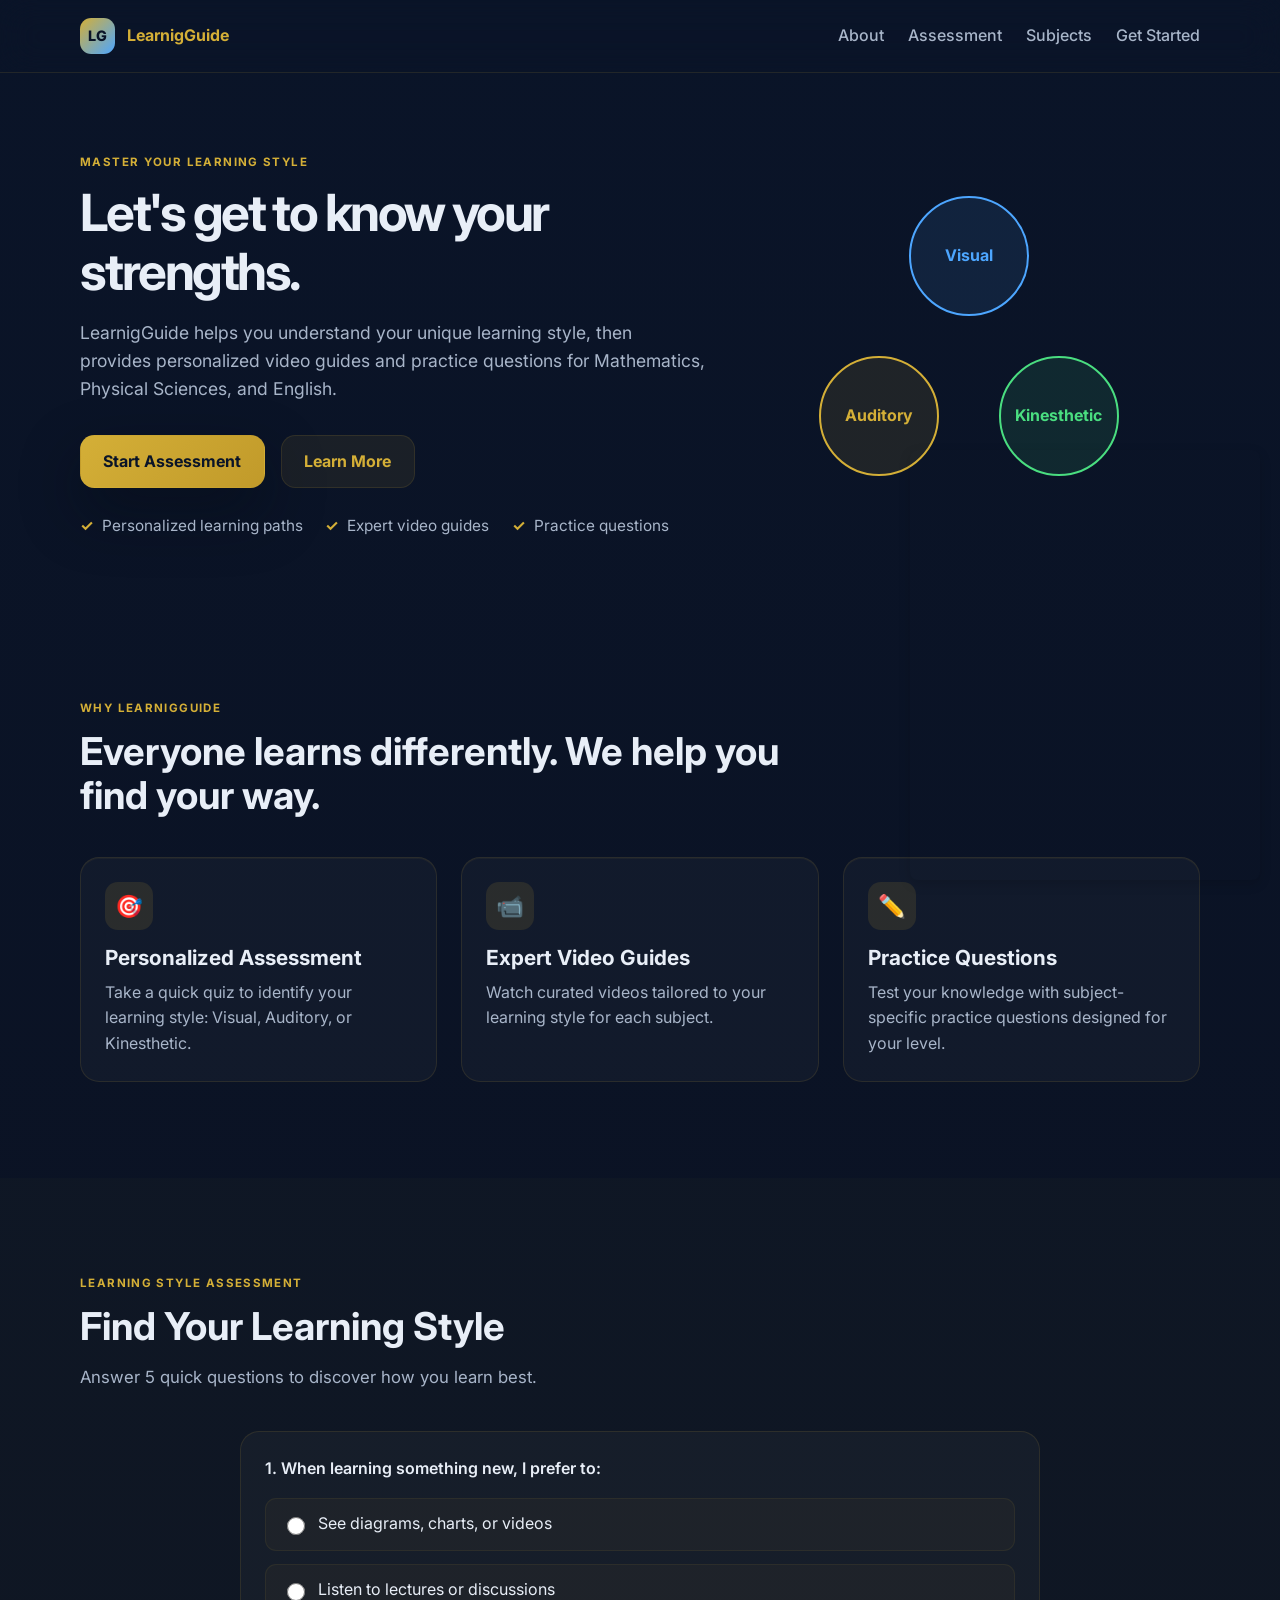
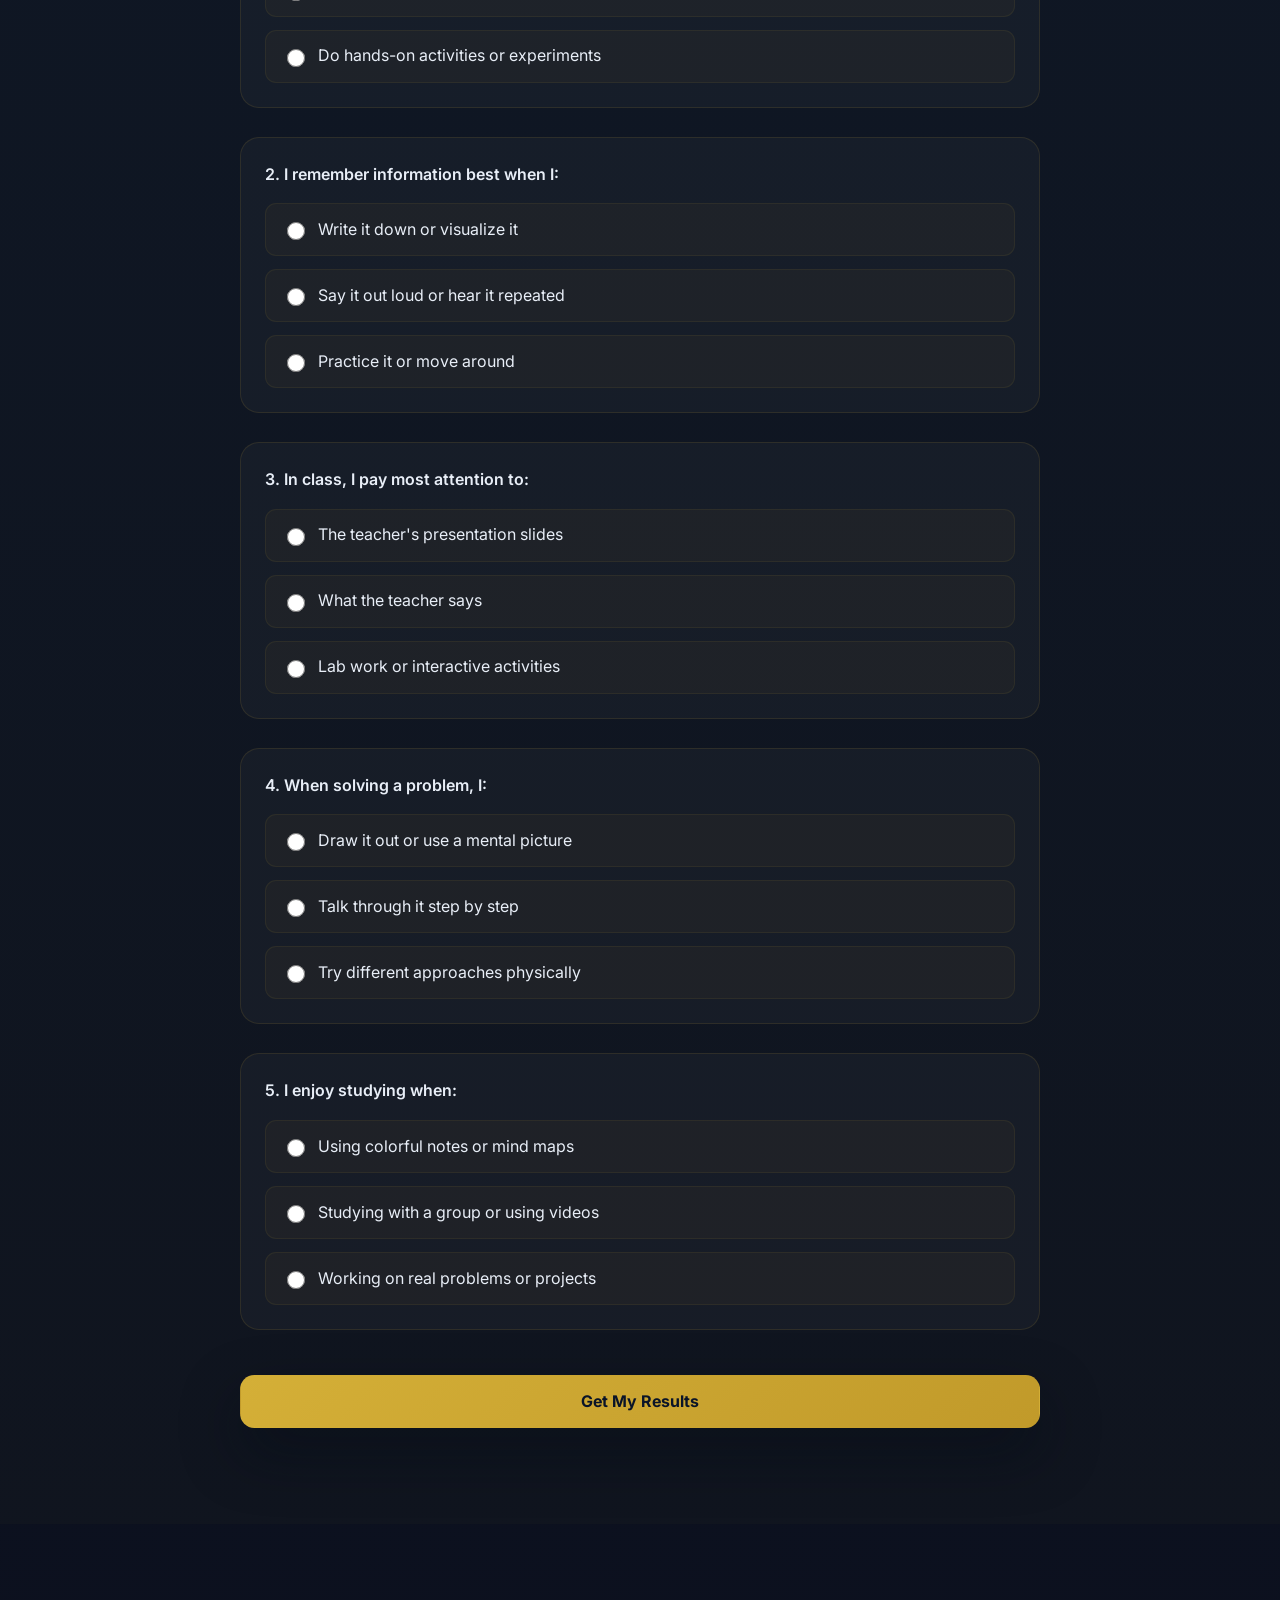
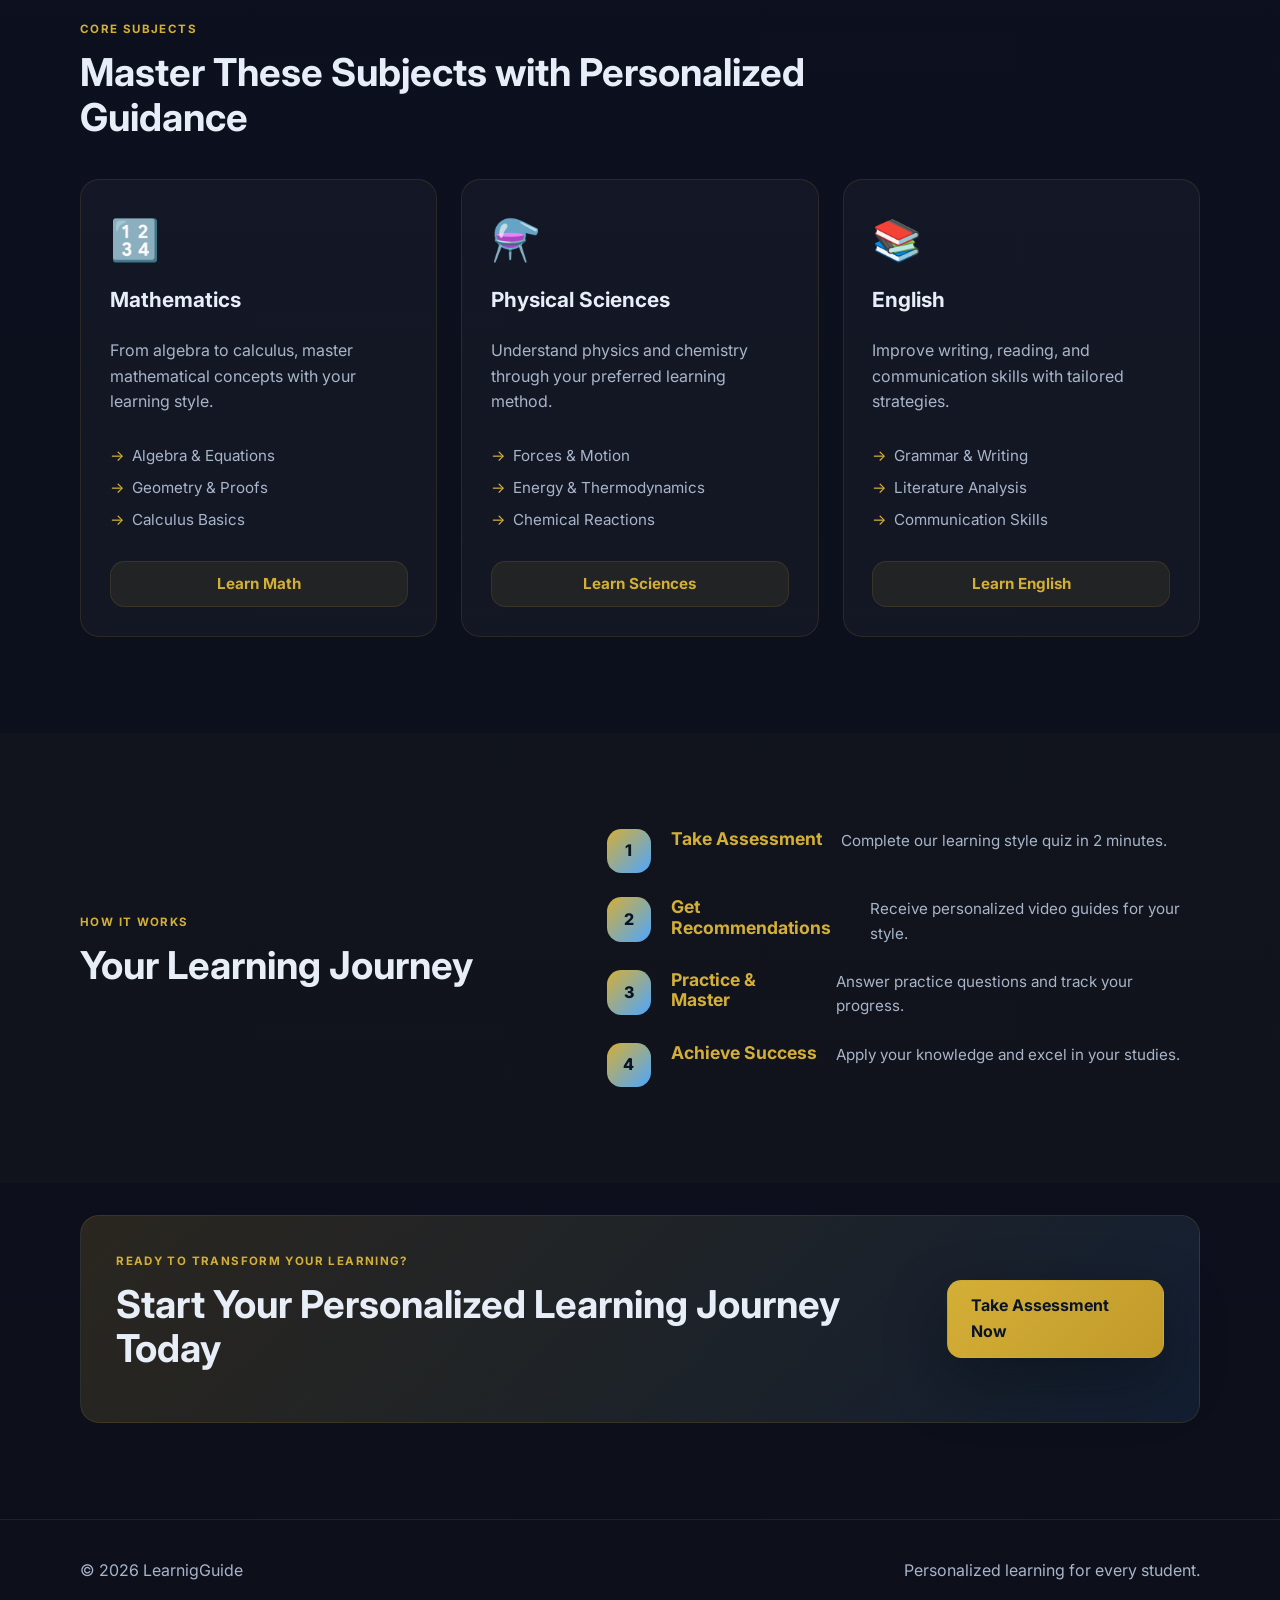
==== index.html @ 1958013c "Embed Dialogflow chatbot iframe into index.html" ====
<!DOCTYPE html>
<html lang="en">
  <head>
    <meta charset="UTF-8" />
    <meta name="viewport" content="width=device-width, initial-scale=1.0" />
    <meta
      name="description"
      content="LearnigGuide: Discover your learning style and master Mathematics, Physical Sciences, and English with personalized study strategies."
    />
    <title>LearnigGuide - Your Personalized Learning Journey</title>
    <link rel="preconnect" href="https://fonts.googleapis.com" />
    <link rel="preconnect" href="https://fonts.gstatic.com" crossorigin />
    <link
      href="https://fonts.googleapis.com/css2?family=Inter:wght@400;500;600;700;800&display=swap"
      rel="stylesheet"
    />
    <link rel="stylesheet" href="styles.css" />

    <!-- Google tag (gtag.js) -->
    <script async src="https://www.googletagmanager.com/gtag/js?id=G-GSS6NQXY2F"></script>
    <script>
      window.dataLayer = window.dataLayer || [];
      function gtag(){dataLayer.push(arguments);}
      gtag('js', new Date());

      gtag('config', 'G-GSS6NQXY2F');
    </script>

    <style>
      .chatbot-container {
        position: fixed;
        bottom: 20px;
        right: 20px;
        z-index: 9999;
        box-shadow: 0 4px 12px rgba(0, 0, 0, 0.15);
        border-radius: 8px;
        overflow: hidden;
      }

      .chatbot-container iframe {
        border: none;
        display: block;
      }
    </style>
  </head>
  <body>
    <header class="site-header">
      <div class="container nav">
        <a href="#top" class="brand" aria-label="LearnigGuide Home">
          <span class="brand-mark">LG</span>
          <span>LearnigGuide</span>
        </a>

        <nav class="nav-links" aria-label="Main navigation">
          <a href="#about">About</a>
          <a href="#quiz">Assessment</a>
          <a href="#subjects">Subjects</a>
          <a href="#cta">Get Started</a>
        </nav>

        <button class="menu-toggle" aria-label="Toggle menu">☰</button>
      </div>
    </header>

    <main id="top">
      <section class="hero">
        <div class="container hero-grid">
          <div class="hero-copy">
            <p class="eyebrow">Master Your Learning Style</p>
            <h1>Let's get to know your strengths.</h1>
            <p class="lead">
              LearnigGuide helps you understand your unique learning style, then provides personalized video guides and practice questions for Mathematics, Physical Sciences, and English.
            </p>

            <div class="cta-row">
              <a class="button primary" href="#quiz">Start Assessment</a>
              <a class="button secondary" href="#about">Learn More</a>
            </div>

            <ul class="trust-list" aria-label="Key benefits">
              <li>Personalized learning paths</li>
              <li>Expert video guides</li>
              <li>Practice questions</li>
            </ul>
          </div>

          <div class="hero-card">
            <div class="learning-visual">
              <div class="learning-circle visual-1">Visual</div>
              <div class="learning-circle visual-2">Auditory</div>
              <div class="learning-circle visual-3">Kinesthetic</div>
            </div>
          </div>
        </div>
      </section>

      <section id="about" class="section">
        <div class="container">
          <div class="section-heading">
            <p class="eyebrow">Why LearnigGuide</p>
            <h2>Everyone learns differently. We help you find your way.</h2>
          </div>

          <div class="feature-grid">
            <article class="feature-card">
              <div class="icon">🎯</div>
              <h3>Personalized Assessment</h3>
              <p>Take a quick quiz to identify your learning style: Visual, Auditory, or Kinesthetic.</p>
            </article>

            <article class="feature-card">
              <div class="icon">📹</div>
              <h3>Expert Video Guides</h3>
              <p>Watch curated videos tailored to your learning style for each subject.</p>
            </article>

            <article class="feature-card">
              <div class="icon">✏️</div>
              <h3>Practice Questions</h3>
              <p>Test your knowledge with subject-specific practice questions designed for your level.</p>
            </article>
          </div>
        </div>
      </section>

      <section id="quiz" class="section alt-bg">
        <div class="container">
          <div class="section-heading">
            <p class="eyebrow">Learning Style Assessment</p>
            <h2>Find Your Learning Style</h2>
            <p class="intro-text">Answer 5 quick questions to discover how you learn best.</p>
          </div>

          <div class="quiz-container">
            <form id="learningQuiz" class="quiz-form">
              <div class="quiz-question">
                <label class="question-text">1. When learning something new, I prefer to:</label>
                <div class="options">
                  <label class="option">
                    <input type="radio" name="q1" value="visual" />
                    <span>See diagrams, charts, or videos</span>
                  </label>
                  <label class="option">
                    <input type="radio" name="q1" value="auditory" />
                    <span>Listen to lectures or discussions</span>
                  </label>
                  <label class="option">
                    <input type="radio" name="q1" value="kinesthetic" />
                    <span>Do hands-on activities or experiments</span>
                  </label>
                </div>
              </div>

              <div class="quiz-question">
                <label class="question-text">2. I remember information best when I:</label>
                <div class="options">
                  <label class="option">
                    <input type="radio" name="q2" value="visual" />
                    <span>Write it down or visualize it</span>
                  </label>
                  <label class="option">
                    <input type="radio" name="q2" value="auditory" />
                    <span>Say it out loud or hear it repeated</span>
                  </label>
                  <label class="option">
                    <input type="radio" name="q2" value="kinesthetic" />
                    <span>Practice it or move around</span>
                  </label>
                </div>
              </div>

              <div class="quiz-question">
                <label class="question-text">3. In class, I pay most attention to:</label>
                <div class="options">
                  <label class="option">
                    <input type="radio" name="q3" value="visual" />
                    <span>The teacher's presentation slides</span>
                  </label>
                  <label class="option">
                    <input type="radio" name="q3" value="auditory" />
                    <span>What the teacher says</span>
                  </label>
                  <label class="option">
                    <input type="radio" name="q3" value="kinesthetic" />
                    <span>Lab work or interactive activities</span>
                  </label>
                </div>
              </div>

              <div class="quiz-question">
                <label class="question-text">4. When solving a problem, I:</label>
                <div class="options">
                  <label class="option">
                    <input type="radio" name="q4" value="visual" />
                    <span>Draw it out or use a mental picture</span>
                  </label>
                  <label class="option">
                    <input type="radio" name="q4" value="auditory" />
                    <span>Talk through it step by step</span>
                  </label>
                  <label class="option">
                    <input type="radio" name="q4" value="kinesthetic" />
                    <span>Try different approaches physically</span>
                  </label>
                </div>
              </div>

              <div class="quiz-question">
                <label class="question-text">5. I enjoy studying when:</label>
                <div class="options">
                  <label class="option">
                    <input type="radio" name="q5" value="visual" />
                    <span>Using colorful notes or mind maps</span>
                  </label>
                  <label class="option">
                    <input type="radio" name="q5" value="auditory" />
                    <span>Studying with a group or using videos</span>
                  </label>
                  <label class="option">
                    <input type="radio" name="q5" value="kinesthetic" />
                    <span>Working on real problems or projects</span>
                  </label>
                </div>
              </div>

              <button type="submit" class="button primary quiz-submit">Get My Results</button>
            </form>

            <div id="quizResult" class="quiz-result hidden">
              <div class="result-box">
                <p class="result-label">Your Learning Style:</p>
                <h3 id="resultStyle" class="result-style"></h3>
                <p id="resultDescription" class="result-description"></p>
                <a href="#subjects" class="button primary">Explore Your Path</a>
              </div>
            </div>
          </div>
        </div>
      </section>

      <section id="subjects" class="section">
        <div class="container">
          <div class="section-heading">
            <p class="eyebrow">Core Subjects</p>
            <h2>Master These Subjects with Personalized Guidance</h2>
          </div>

          <div class="subjects-grid">
            <article class="subject-card">
              <div class="subject-icon">🔢</div>
              <h3>Mathematics</h3>
              <p>From algebra to calculus, master mathematical concepts with your learning style.</p>
              <ul class="topics-list">
                <li>Algebra & Equations</li>
                <li>Geometry & Proofs</li>
                <li>Calculus Basics</li>
              </ul>
              <button class="button secondary small" data-subject="Mathematics">Learn Math</button>
            </article>

            <article class="subject-card">
              <div class="subject-icon">⚗️</div>
              <h3>Physical Sciences</h3>
              <p>Understand physics and chemistry through your preferred learning method.</p>
              <ul class="topics-list">
                <li>Forces & Motion</li>
                <li>Energy & Thermodynamics</li>
                <li>Chemical Reactions</li>
              </ul>
              <button class="button secondary small" data-subject="Physical Sciences">Learn Sciences</button>
            </article>

            <article class="subject-card">
              <div class="subject-icon">📚</div>
              <h3>English</h3>
              <p>Improve writing, reading, and communication skills with tailored strategies.</p>
              <ul class="topics-list">
                <li>Grammar & Writing</li>
                <li>Literature Analysis</li>
                <li>Communication Skills</li>
              </ul>
              <button class="button secondary small" data-subject="English">Learn English</button>
            </article>
          </div>
        </div>
      </section>

      <section class="section alt-bg">
        <div class="container split">
          <div>
            <p class="eyebrow">How It Works</p>
            <h2>Your Learning Journey</h2>
          </div>

          <div class="steps-vertical">
            <div class="step-vertical">
              <span class="step-num">1</span>
              <h4>Take Assessment</h4>
              <p>Complete our learning style quiz in 2 minutes.</p>
            </div>
            <div class="step-vertical">
              <span class="step-num">2</span>
              <h4>Get Recommendations</h4>
              <p>Receive personalized video guides for your style.</p>
            </div>
            <div class="step-vertical">
              <span class="step-num">3</span>
              <h4>Practice & Master</h4>
              <p>Answer practice questions and track your progress.</p>
            </div>
            <div class="step-vertical">
              <span class="step-num">4</span>
              <h4>Achieve Success</h4>
              <p>Apply your knowledge and excel in your studies.</p>
            </div>
          </div>
        </div>
      </section>

      <section id="cta" class="section cta-section">
        <div class="container cta-box">
          <div>
            <p class="eyebrow">Ready to transform your learning?</p>
            <h2>Start Your Personalized Learning Journey Today</h2>
          </div>
          <a href="#quiz" class="button primary">Take Assessment Now</a>
        </div>
      </section>
    </main>

    <!-- AI Chatbot Modal -->
    <div id="aiModal" class="modal hidden">
      <div class="modal-content">
        <button class="modal-close" aria-label="Close modal">&times;</button>
        <div class="modal-header">
          <h2 id="modalTitle">Learn Mathematics</h2>
          <p>AI-Powered Personalized Recommendations</p>
        </div>

        <div class="modal-body">
          <!-- Chat Section -->
          <div class="chat-section">
            <div id="chatBox" class="chat-box"></div>
            <div class="chat-input-wrapper">
              <input
                type="text"
                id="chatInput"
                class="chat-input"
                placeholder="Ask me anything about your learning..."
              />
              <button id="chatSend" class="button primary small">Send</button>
            </div>
          </div>

          <!-- Recommendations Section -->
          <div class="recommendations-section hidden" id="recommendationsSection">
            <h3>📌 Your Personalized Recommendations</h3>
            <div id="recommendationsBox" class="recommendations-box"></div>
          </div>
        </div>
      </div>
    </div>

    <footer class="site-footer">
      <div class="container footer-row">
        <p>© <span id="year"></span> LearnigGuide</p>
        <p>Personalized learning for every student.</p>
      </div>
    </footer>

    <!-- Dialogflow Chatbot Embed -->
    <div class="chatbot-container">
      <iframe height="430" width="350" src="https://bot.dialogflow.com/f7b58251-01f4-409e-90a6-b0fdb66ac258"></iframe>
    </div>

    <script src="script.js"></script>
  </body>
</html>
---- styles.css ----
:root {
  --bg: #0a1428;
  --bg-soft: #111d2e;
  --surface: #162240;
  --card: rgba(255, 255, 255, 0.03);
  --text: #e8eef7;
  --muted: #a8b5c9;
  --primary: #d4af37;
  --primary-strong: #c19a2a;
  --accent: #4da6ff;
  --border: rgba(212, 175, 55, 0.12);
  --shadow: 0 24px 60px rgba(4, 10, 20, 0.45);
  --success: #4ade80;
  --warning: #fbbf24;
}

* {
  box-sizing: border-box;
}

html {
  scroll-behavior: smooth;
}

body {
  margin: 0;
  font-family: "Inter", sans-serif;
  background: linear-gradient(180deg, var(--bg) 0%, #0d0f1a 100%);
  color: var(--text);
  line-height: 1.6;
}

a {
  color: inherit;
  text-decoration: none;
}

img {
  max-width: 100%;
  display: block;
}

button {
  font: inherit;
}

input[type="radio"],
input[type="text"] {
  cursor: pointer;
}

.container {
  width: min(1120px, calc(100% - 2rem));
  margin: 0 auto;
}

.section {
  padding: 6rem 0;
}

.alt-bg {
  background: rgba(212, 175, 55, 0.02);
}

.site-header {
  position: sticky;
  top: 0;
  z-index: 20;
  backdrop-filter: blur(18px);
  background: rgba(10, 20, 40, 0.7);
  border-bottom: 1px solid var(--border);
}

.nav {
  display: flex;
  align-items: center;
  justify-content: space-between;
  min-height: 72px;
}

.brand {
  display: inline-flex;
  align-items: center;
  gap: 0.75rem;
  font-weight: 700;
  color: var(--primary);
}

.brand-mark {
  display: grid;
  place-items: center;
  width: 2.2rem;
  height: 2.2rem;
  border-radius: 0.7rem;
  background: linear-gradient(135deg, var(--primary), var(--accent));
  color: #0a1428;
  font-weight: 800;
  font-size: 0.9rem;
}

.nav-links {
  display: flex;
  align-items: center;
  gap: 1.5rem;
  color: var(--muted);
}

.nav-links a {
  transition: color 0.2s ease;
  font-weight: 500;
}

.nav-links a:hover,
.nav-links a:focus-visible {
  color: var(--primary);
}

.menu-toggle {
  display: none;
  border: 0;
  background: transparent;
  color: var(--text);
  font-size: 1.5rem;
  cursor: pointer;
}

.hero {
  padding: 5rem 0 4rem;
}

.hero-grid {
  display: grid;
  grid-template-columns: 1.15fr 0.85fr;
  gap: 2rem;
  align-items: center;
}

.eyebrow {
  margin: 0 0 0.75rem;
  text-transform: uppercase;
  letter-spacing: 0.12em;
  color: var(--primary);
  font-weight: 700;
  font-size: 0.72rem;
}

h1,
h2,
h3,
h4 {
  margin-top: 0;
  line-height: 1.15;
}

h1 {
  font-size: clamp(2.7rem, 4vw, 4.6rem);
  margin-bottom: 1rem;
  letter-spacing: -0.05em;
  color: var(--text);
}

h2 {
  font-size: clamp(2rem, 3vw, 3rem);
  margin-bottom: 1rem;
  color: var(--text);
}

h3 {
  font-size: 1.3rem;
  margin-bottom: 0.6rem;
  color: var(--text);
}

h4 {
  font-size: 1.1rem;
  margin-bottom: 0.5rem;
  color: var(--primary);
}

.lead {
  font-size: 1.1rem;
  max-width: 640px;
  color: var(--muted);
}

.intro-text {
  color: var(--muted);
  font-size: 1.05rem;
  margin-top: 0.5rem;
}

.cta-row {
  display: flex;
  flex-wrap: wrap;
  gap: 1rem;
  margin: 2rem 0 1.6rem;
}

.button {
  display: inline-flex;
  align-items: center;
  justify-content: center;
  min-height: 48px;
  padding: 0.8rem 1.4rem;
  border-radius: 0.9rem;
  font-weight: 700;
  border: 1px solid transparent;
  transition: transform 0.2s ease, box-shadow 0.2s ease, background 0.2s ease;
  cursor: pointer;
}

.button:hover,
.button:focus-visible {
  transform: translateY(-1px);
}

.button.primary {
  background: linear-gradient(135deg, var(--primary), var(--primary-strong));
  color: #0a1428;
  box-shadow: var(--shadow);
  font-weight: 700;
}

.button.primary:hover {
  box-shadow: 0 30px 70px rgba(212, 175, 55, 0.2);
}

.button.secondary {
  background: rgba(212, 175, 55, 0.08);
  border-color: var(--border);
  color: var(--primary);
}

.button.secondary:hover {
  background: rgba(212, 175, 55, 0.15);
}

.button.small {
  padding: 0.6rem 1.2rem;
  font-size: 0.95rem;
  min-height: 44px;
}

.trust-list {
  list-style: none;
  padding: 0;
  margin: 0;
  display: flex;
  flex-wrap: wrap;
  gap: 0.8rem 1.4rem;
  color: var(--muted);
  font-size: 0.96rem;
}

.trust-list li::before {
  content: "✓";
  color: var(--primary);
  margin-right: 0.5rem;
  font-weight: bold;
}

.hero-card {
  display: flex;
  justify-content: center;
  align-items: center;
}

.learning-visual {
  position: relative;
  width: 300px;
  height: 300px;
  display: flex;
  align-items: center;
  justify-content: center;
}

.learning-circle {
  position: absolute;
  width: 120px;
  height: 120px;
  border-radius: 50%;
  display: flex;
  align-items: center;
  justify-content: center;
  font-weight: 700;
  border: 2px solid;
  text-align: center;
  font-size: 1rem;
}

.visual-1 {
  background: rgba(77, 166, 255, 0.1);
  border-color: var(--accent);
  color: var(--accent);
  top: 0;
  left: 50%;
  transform: translateX(-50%);
}

.visual-2 {
  background: rgba(212, 175, 55, 0.1);
  border-color: var(--primary);
  color: var(--primary);
  bottom: 20px;
  left: 0;
}

.visual-3 {
  background: rgba(74, 222, 128, 0.1);
  border-color: var(--success);
  color: var(--success);
  bottom: 20px;
  right: 0;
}

.section-heading {
  max-width: 760px;
  margin-bottom: 2.5rem;
}

.feature-grid {
  display: grid;
  grid-template-columns: repeat(3, minmax(0, 1fr));
  gap: 1.5rem;
}

.feature-card,
.subject-card,
.quiz-question,
.cta-box {
  background: var(--card);
  border: 1px solid var(--border);
  border-radius: 1.2rem;
}

.feature-card {
  padding: 1.5rem;
  box-shadow: inset 0 1px 0 rgba(212, 175, 55, 0.05);
}

.icon {
  display: grid;
  place-items: center;
  width: 3rem;
  height: 3rem;
  border-radius: 0.8rem;
  margin-bottom: 1rem;
  background: rgba(212, 175, 55, 0.12);
  font-size: 1.4rem;
}

.feature-card p,
.subject-card p {
  margin: 0;
  color: var(--muted);
}

.quiz-container {
  max-width: 800px;
  margin: 0 auto;
}

.quiz-form {
  display: grid;
  gap: 1.8rem;
}

.quiz-question {
  padding: 1.5rem;
}

.question-text {
  display: block;
  font-weight: 600;
  margin-bottom: 1rem;
  color: var(--text);
}

.options {
  display: grid;
  gap: 0.8rem;
}

.option {
  display: flex;
  align-items: center;
  padding: 0.8rem 1rem;
  border-radius: 0.7rem;
  background: rgba(212, 175, 55, 0.04);
  border: 1px solid rgba(212, 175, 55, 0.08);
  cursor: pointer;
  transition: background 0.2s ease, border-color 0.2s ease;
}

.option:hover {
  background: rgba(212, 175, 55, 0.08);
  border-color: var(--border);
}

.option input[type="radio"] {
  margin-right: 0.8rem;
  width: 18px;
  height: 18px;
  accent-color: var(--primary);
}

.option span {
  flex: 1;
  color: var(--text);
}

.quiz-submit {
  width: 100%;
  margin-top: 1rem;
  min-height: 52px;
}

.quiz-result {
  max-width: 600px;
  margin: 2rem auto 0;
  opacity: 1;
  transition: opacity 0.3s ease;
}

.quiz-result.hidden {
  display: none;
}

.result-box {
  background: linear-gradient(135deg, rgba(212, 175, 55, 0.12), rgba(77, 166, 255, 0.08));
  border: 1px solid var(--border);
  border-radius: 1.2rem;
  padding: 2rem;
  text-align: center;
}

.result-label {
  color: var(--muted);
  margin: 0 0 0.5rem;
  font-size: 0.95rem;
  text-transform: uppercase;
  letter-spacing: 0.08em;
}

.result-style {
  font-size: 2rem;
  color: var(--primary);
  margin: 0.5rem 0 1rem;
}

.result-description {
  color: var(--muted);
  margin-bottom: 1.5rem;
  line-height: 1.7;
}

.subjects-grid {
  display: grid;
  grid-template-columns: repeat(3, minmax(0, 1fr));
  gap: 1.5rem;
}

.subject-card {
  padding: 1.8rem;
  display: flex;
  flex-direction: column;
  gap: 1rem;
}

.subject-icon {
  font-size: 2.5rem;
}

.topics-list {
  list-style: none;
  padding: 0;
  margin: 0.8rem 0;
  display: grid;
  gap: 0.5rem;
  color: var(--muted);
  font-size: 0.95rem;
}

.topics-list li::before {
  content: "→";
  color: var(--primary);
  margin-right: 0.5rem;
}

.split {
  display: grid;
  grid-template-columns: 1fr 1.2fr;
  align-items: center;
  gap: 2rem;
}

.steps-vertical {
  display: grid;
  gap: 1.5rem;
}

.step-vertical {
  display: flex;
  gap: 1.2rem;
  align-items: flex-start;
}

.step-num {
  display: inline-flex;
  align-items: center;
  justify-content: center;
  width: 2.8rem;
  height: 2.8rem;
  border-radius: 0.9rem;
  background: linear-gradient(135deg, var(--primary), var(--accent));
  color: #0a1428;
  font-weight: 800;
  flex-shrink: 0;
}

.step-vertical h4 {
  margin-bottom: 0.3rem;
}

.step-vertical p {
  margin: 0;
  color: var(--muted);
  font-size: 0.95rem;
}

.cta-section {
  padding-top: 2rem;
}

.cta-box {
  display: flex;
  justify-content: space-between;
  align-items: center;
  gap: 2rem;
  padding: 2.2rem;
  background: linear-gradient(135deg, rgba(212, 175, 55, 0.15), rgba(77, 166, 255, 0.1));
  border: 1px solid var(--border);
}

.site-footer {
  border-top: 1px solid var(--border);
  padding: 1.4rem 0 2rem;
  color: var(--muted);
}

.footer-row {
  display: flex;
  justify-content: space-between;
  gap: 1rem;
  flex-wrap: wrap;
}

/* Modal Styles */
.modal {
  position: fixed;
  top: 0;
  left: 0;
  right: 0;
  bottom: 0;
  background: rgba(0, 0, 0, 0.7);
  display: flex;
  align-items: center;
  justify-content: center;
  z-index: 1000;
  opacity: 1;
  transition: opacity 0.3s ease;
}

.modal.hidden {
  display: none;
  opacity: 0;
}

.modal-content {
  background: linear-gradient(135deg, var(--bg-soft) 0%, var(--surface) 100%);
  border: 1px solid var(--border);
  border-radius: 1.5rem;
  width: min(900px, calc(100% - 2rem));
  max-height: 80vh;
  overflow-y: auto;
  box-shadow: var(--shadow);
  position: relative;
}

.modal-close {
  position: absolute;
  top: 1.5rem;
  right: 1.5rem;
  background: transparent;
  border: none;
  color: var(--text);
  font-size: 2rem;
  cursor: pointer;
  padding: 0;
  width: 2.5rem;
  height: 2.5rem;
  display: flex;
  align-items: center;
  justify-content: center;
  transition: color 0.2s ease;
  z-index: 1001;
}

.modal-close:hover {
  color: var(--primary);
}

.modal-header {
  padding: 2rem 2rem 1rem;
  border-bottom: 1px solid var(--border);
}

.modal-header h2 {
  margin: 0 0 0.3rem;
  color: var(--primary);
}

.modal-header p {
  margin: 0;
  color: var(--muted);
  font-size: 0.95rem;
}

.modal-body {
  padding: 2rem;
  display: grid;
  grid-template-columns: 1fr 1fr;
  gap: 2rem;
}

.chat-section {
  display: flex;
  flex-direction: column;
  gap: 1rem;
}

.chat-box {
  background: rgba(255, 255, 255, 0.02);
  border: 1px solid var(--border);
  border-radius: 1rem;
  padding: 1.5rem;
  height: 400px;
  overflow-y: auto;
  display: flex;
  flex-direction: column;
  gap: 1rem;
}

.chat-message {
  display: flex;
  gap: 0.8rem;
  animation: slideIn 0.3s ease;
}

@keyframes slideIn {
  from {
    opacity: 0;
    transform: translateY(10px);
  }
  to {
    opacity: 1;
    transform: translateY(0);
  }
}

.chat-message.user {
  justify-content: flex-end;
}

.chat-message.ai {
  justify-content: flex-start;
}

.chat-bubble {
  max-width: 85%;
  padding: 0.8rem 1rem;
  border-radius: 0.8rem;
  word-wrap: break-word;
  line-height: 1.5;
  font-size: 0.95rem;
}

.chat-message.user .chat-bubble {
  background: linear-gradient(135deg, var(--primary), var(--primary-strong));
  color: #0a1428;
}

.chat-message.ai .chat-bubble {
  background: rgba(212, 175, 55, 0.1);
  color: var(--text);
  border: 1px solid var(--border);
}

.chat-input-wrapper {
  display: flex;
  gap: 0.8rem;
}

.chat-input {
  flex: 1;
  background: rgba(255, 255, 255, 0.05);
  border: 1px solid var(--border);
  border-radius: 0.8rem;
  padding: 0.8rem 1rem;
  color: var(--text);
  font-family: inherit;
  transition: border-color 0.2s ease;
}

.chat-input:focus {
  outline: none;
  border-color: var(--primary);
}

.chat-input::placeholder {
  color: var(--muted);
}

.recommendations-section {
  display: flex;
  flex-direction: column;
  gap: 1rem;
}

.recommendations-section.hidden {
  display: none;
}

.recommendations-section h3 {
  margin-top: 0;
  color: var(--primary);
}

.recommendations-box {
  background: rgba(255, 255, 255, 0.02);
  border: 1px solid var(--border);
  border-radius: 1rem;
  padding: 1.5rem;
  height: 400px;
  overflow-y: auto;
  display: flex;
  flex-direction: column;
  gap: 1.2rem;
}

.recommendation-item {
  background: rgba(212, 175, 55, 0.08);
  border-left: 3px solid var(--primary);
  padding: 1rem;
  border-radius: 0.7rem;
}

.recommendation-item h4 {
  margin-top: 0;
  margin-bottom: 0.5rem;
}

.recommendation-item p {
  margin: 0.3rem 0;
  font-size: 0.9rem;
  color: var(--muted);
}

.loading {
  display: flex;
  align-items: center;
  gap: 0.5rem;
  color: var(--muted);
}

.loading-dot {
  width: 8px;
  height: 8px;
  border-radius: 50%;
  background: var(--primary);
  animation: bounce 1.4s infinite;
}

.loading-dot:nth-child(2) {
  animation-delay: 0.2s;
}

.loading-dot:nth-child(3) {
  animation-delay: 0.4s;
}

@keyframes bounce {
  0%,
  80%,
  100% {
    transform: scale(0.8);
    opacity: 0.5;
  }
  40% {
    transform: scale(1);
    opacity: 1;
  }
}

@media (max-width: 860px) {
  .hero-grid,
  .feature-grid,
  .subjects-grid,
  .split {
    grid-template-columns: 1fr;
  }

  .modal-body {
    grid-template-columns: 1fr;
  }

  .nav-links {
    display: none;
    position: absolute;
    left: 1rem;
    right: 1rem;
    top: calc(100% + 0.5rem);
    flex-direction: column;
    align-items: flex-start;
    padding: 1rem 1.2rem;
    background: rgba(10, 20, 40, 0.96);
    border: 1px solid var(--border);
    border-radius: 0.9rem;
    gap: 0.8rem;
  }

  .nav-links.is-open {
    display: flex;
  }

  .menu-toggle {
    display: inline-block;
  }

  .cta-box {
    flex-direction: column;
    align-items: flex-start;
  }

  .learning-visual {
    width: 250px;
    height: 250px;
  }

  .learning-circle {
    width: 100px;
    height: 100px;
    font-size: 0.85rem;
  }
}
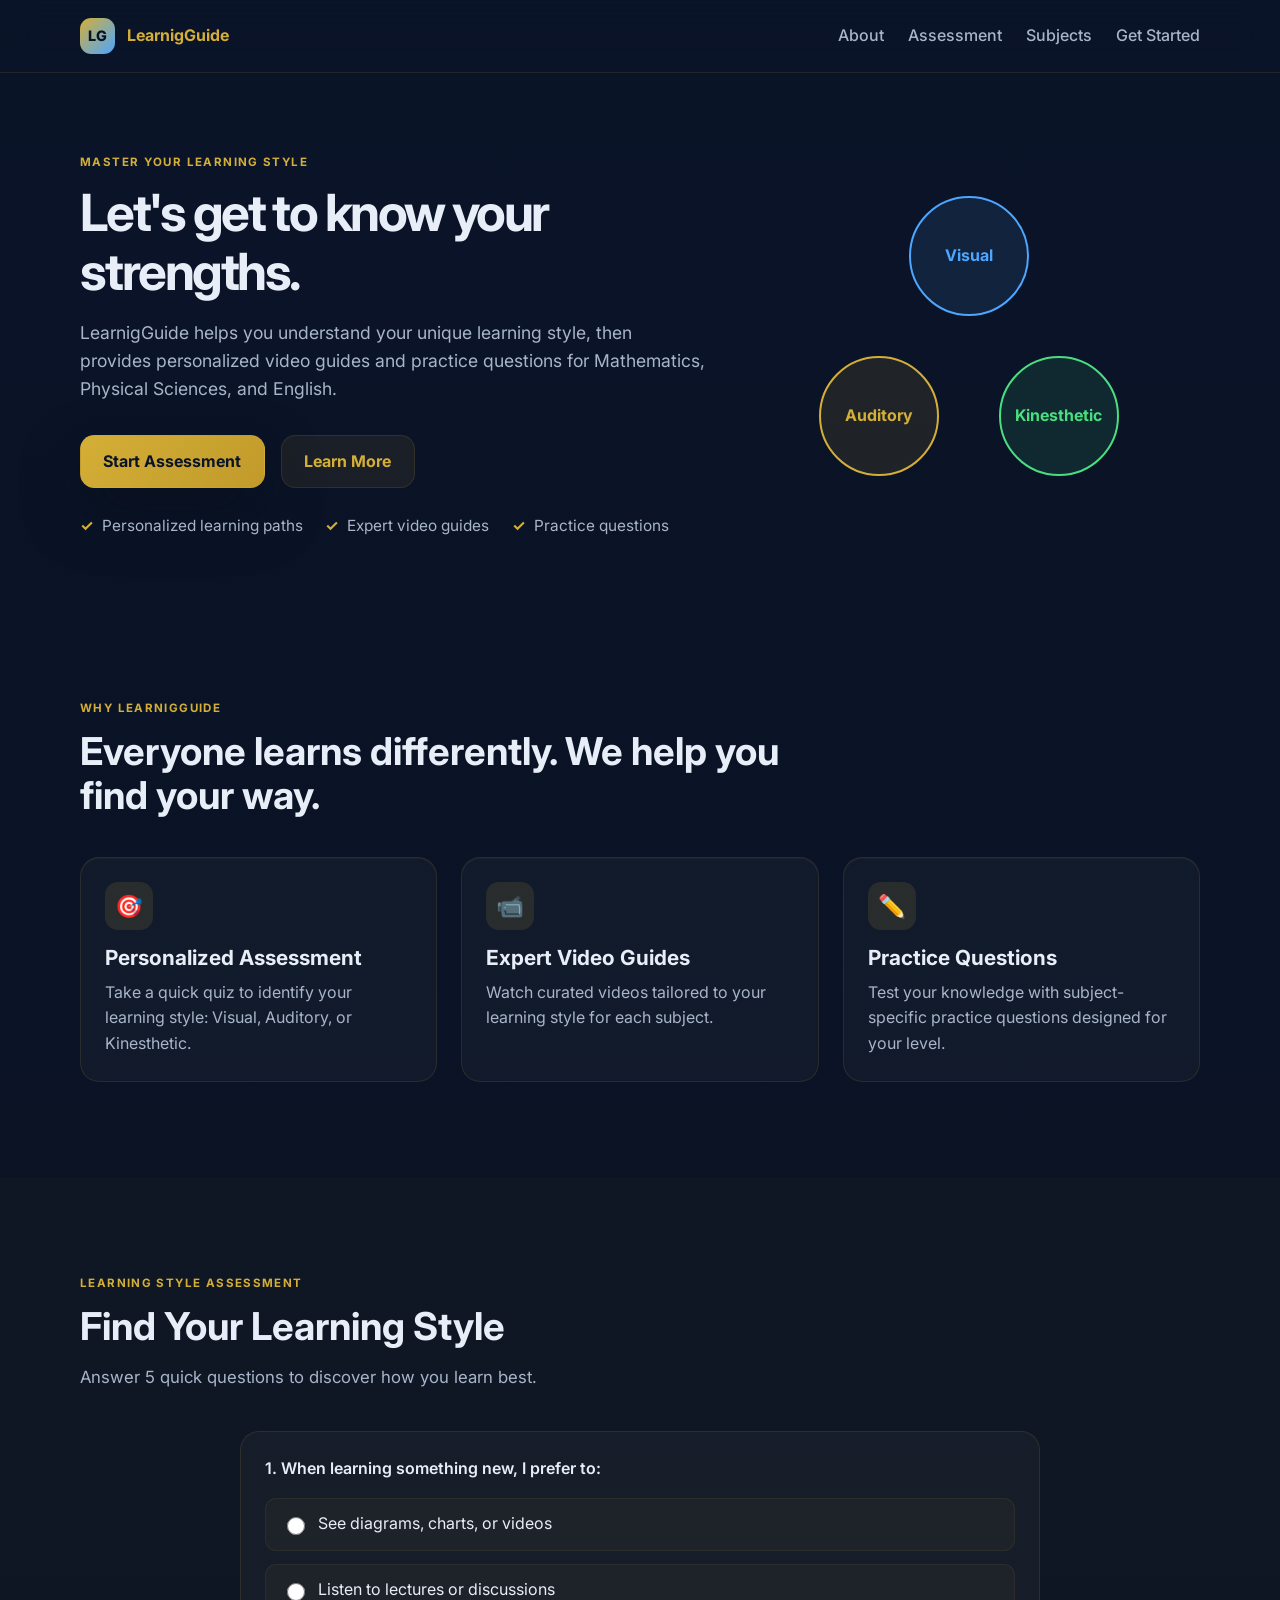
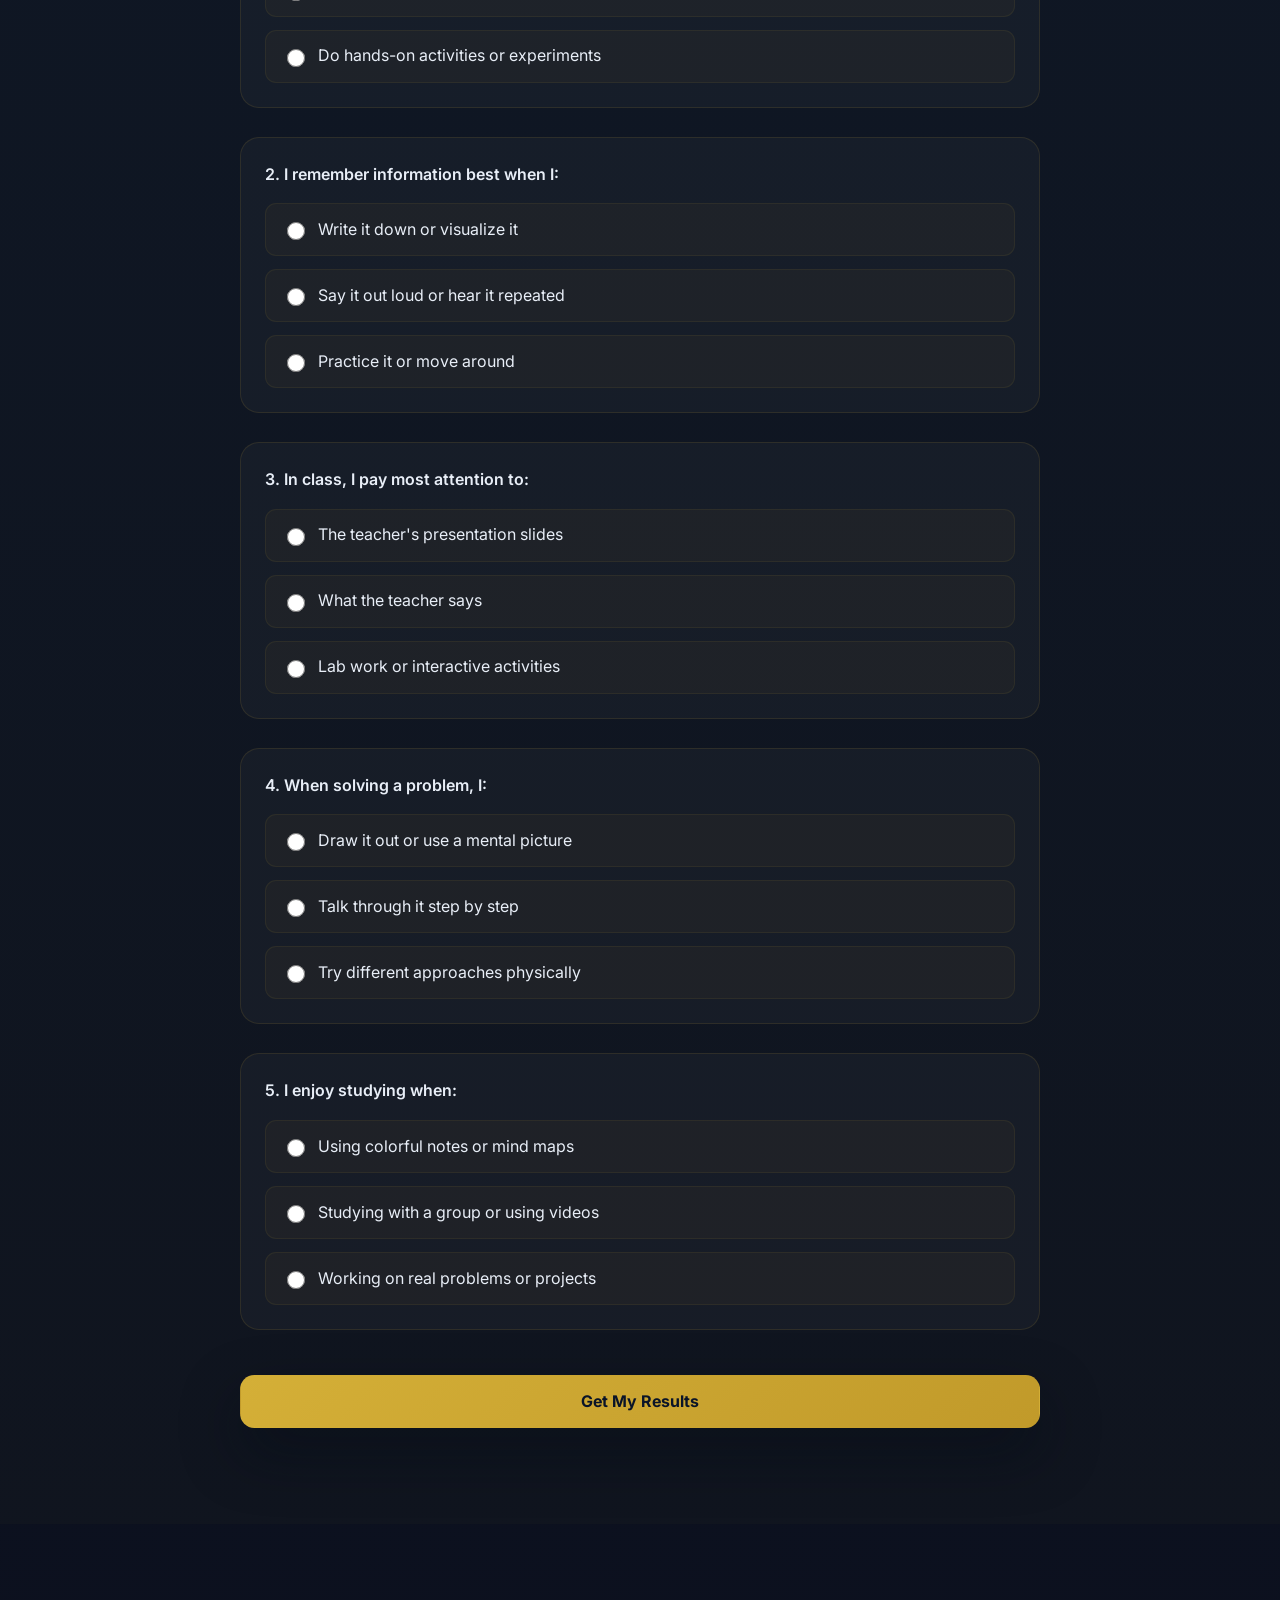
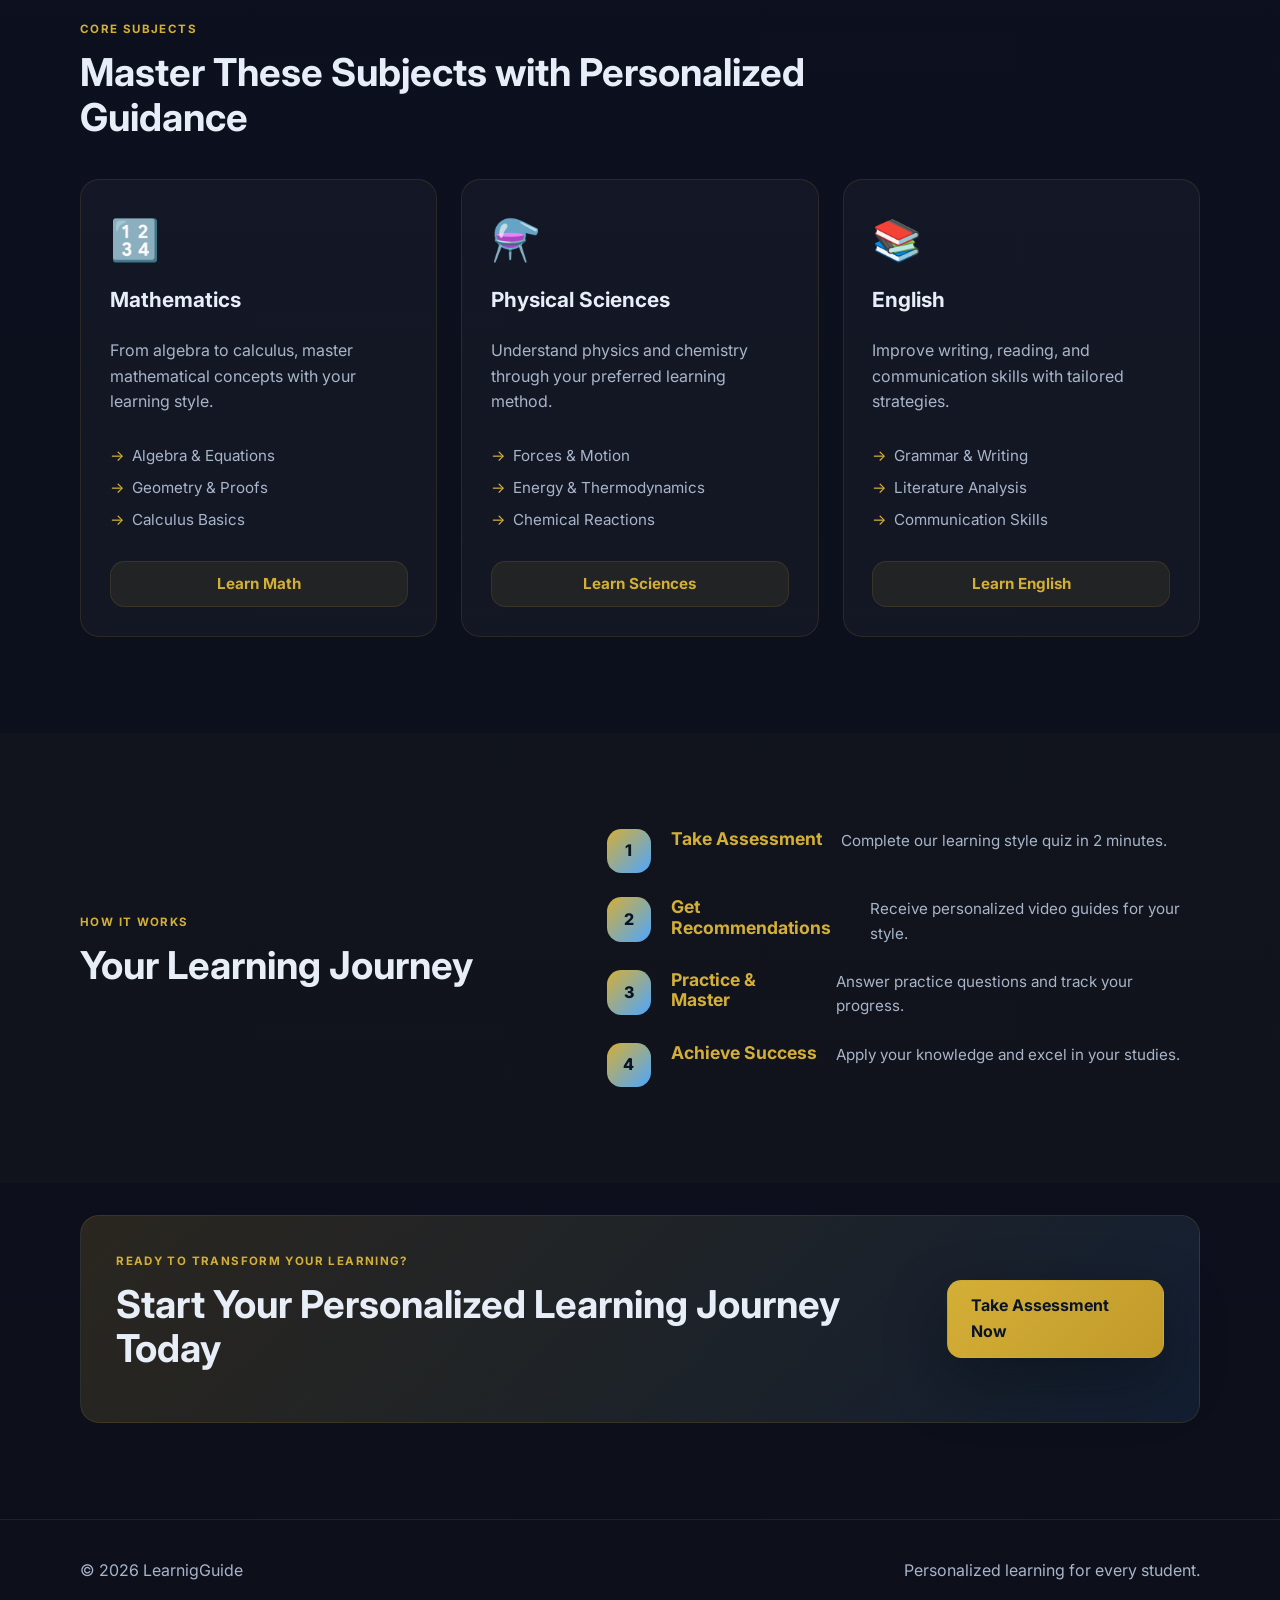
==== commit e65372bf: "Remove the broken Dialogflow iframe and leave the page clean" ====
--- a/index.html
+++ b/index.html
@@ -25,23 +25,6 @@
 
       gtag('config', 'G-GSS6NQXY2F');
     </script>
-
-    <style>
-      .chatbot-container {
-        position: fixed;
-        bottom: 20px;
-        right: 20px;
-        z-index: 9999;
-        box-shadow: 0 4px 12px rgba(0, 0, 0, 0.15);
-        border-radius: 8px;
-        overflow: hidden;
-      }
-
-      .chatbot-container iframe {
-        border: none;
-        display: block;
-      }
-    </style>
   </head>
   <body>
     <header class="site-header">
@@ -368,11 +351,6 @@
       </div>
     </footer>
 
-    <!-- Dialogflow Chatbot Embed -->
-    <div class="chatbot-container">
-      <iframe height="430" width="350" src="https://bot.dialogflow.com/f7b58251-01f4-409e-90a6-b0fdb66ac258"></iframe>
-    </div>
-
     <script src="script.js"></script>
   </body>
 </html>
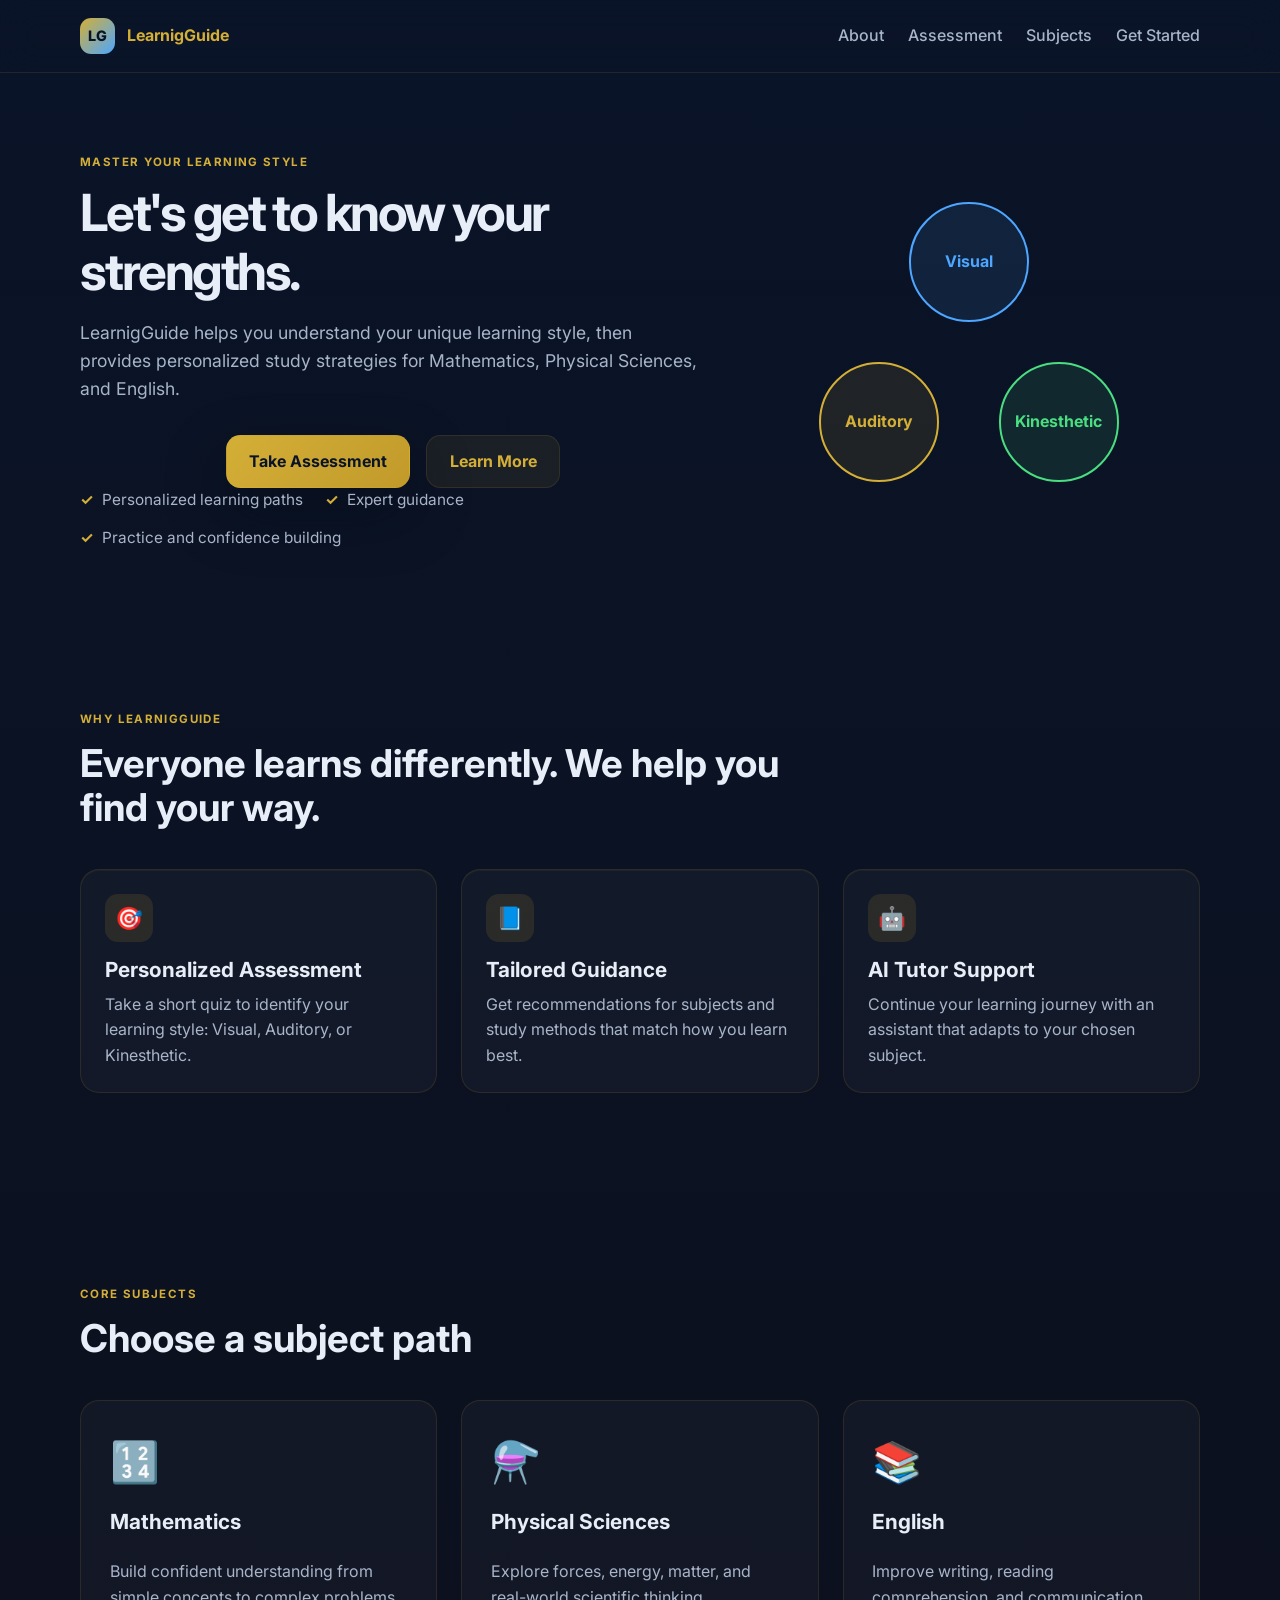
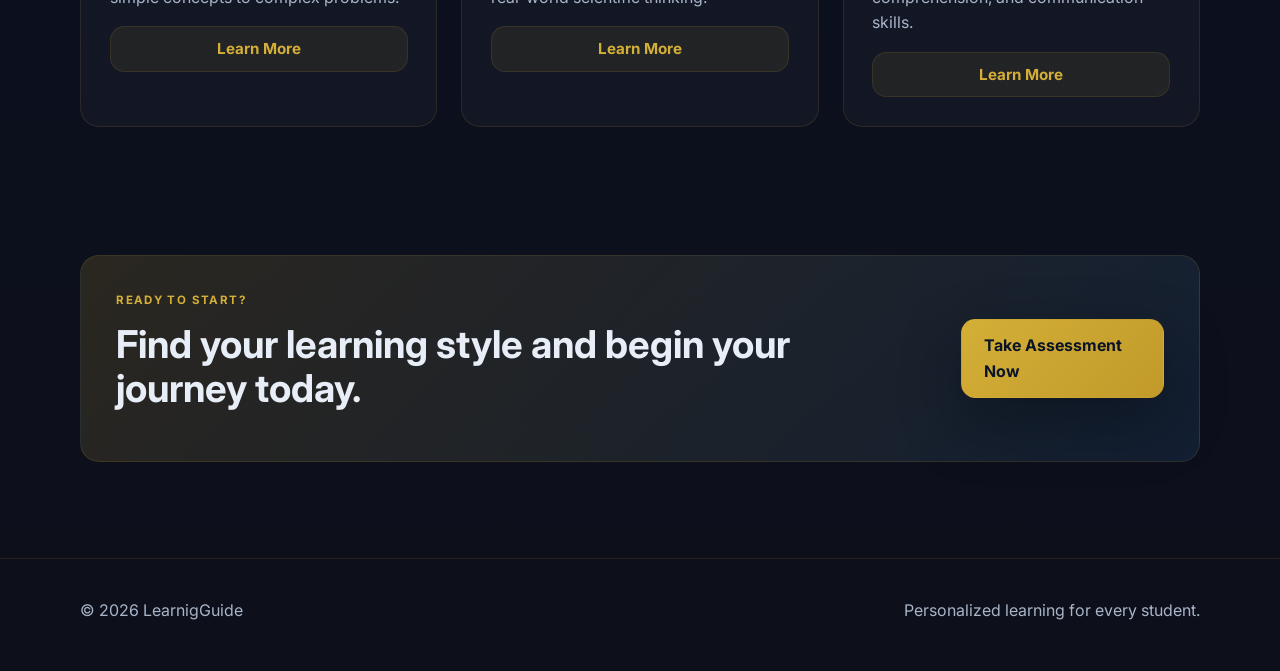
==== commit 217c9e6c: "Create the full multi-page assessment → results → subjects → tutor flow for the education website" ====
--- a/index.html
+++ b/index.html
@@ -16,15 +16,18 @@
     />
     <link rel="stylesheet" href="styles.css" />
 
-    <!-- Google tag (gtag.js) -->
-    <script async src="https://www.googletagmanager.com/gtag/js?id=G-GSS6NQXY2F"></script>
-    <script>
-      window.dataLayer = window.dataLayer || [];
-      function gtag(){dataLayer.push(arguments);}
-      gtag('js', new Date());
+    <style>
+      .home-cta {
+        display: flex;
+        justify-content: center;
+        gap: 1rem;
+        margin-top: 2rem;
+      }
 
-      gtag('config', 'G-GSS6NQXY2F');
-    </script>
+      .home-cta a {
+        text-decoration: none;
+      }
+    </style>
   </head>
   <body>
     <header class="site-header">
@@ -52,18 +55,18 @@
             <p class="eyebrow">Master Your Learning Style</p>
             <h1>Let's get to know your strengths.</h1>
             <p class="lead">
-              LearnigGuide helps you understand your unique learning style, then provides personalized video guides and practice questions for Mathematics, Physical Sciences, and English.
+              LearnigGuide helps you understand your unique learning style, then provides personalized study strategies for Mathematics, Physical Sciences, and English.
             </p>
 
-            <div class="cta-row">
-              <a class="button primary" href="#quiz">Start Assessment</a>
+            <div class="home-cta">
+              <a class="button primary" href="assessment.html">Take Assessment</a>
               <a class="button secondary" href="#about">Learn More</a>
             </div>
 
             <ul class="trust-list" aria-label="Key benefits">
               <li>Personalized learning paths</li>
-              <li>Expert video guides</li>
-              <li>Practice questions</li>
+              <li>Expert guidance</li>
+              <li>Practice and confidence building</li>
             </ul>
           </div>
 
@@ -88,135 +91,20 @@
             <article class="feature-card">
               <div class="icon">🎯</div>
               <h3>Personalized Assessment</h3>
-              <p>Take a quick quiz to identify your learning style: Visual, Auditory, or Kinesthetic.</p>
+              <p>Take a short quiz to identify your learning style: Visual, Auditory, or Kinesthetic.</p>
             </article>
 
             <article class="feature-card">
-              <div class="icon">📹</div>
-              <h3>Expert Video Guides</h3>
-              <p>Watch curated videos tailored to your learning style for each subject.</p>
+              <div class="icon">📘</div>
+              <h3>Tailored Guidance</h3>
+              <p>Get recommendations for subjects and study methods that match how you learn best.</p>
             </article>
 
             <article class="feature-card">
-              <div class="icon">✏️</div>
-              <h3>Practice Questions</h3>
-              <p>Test your knowledge with subject-specific practice questions designed for your level.</p>
+              <div class="icon">🤖</div>
+              <h3>AI Tutor Support</h3>
+              <p>Continue your learning journey with an assistant that adapts to your chosen subject.</p>
             </article>
-          </div>
-        </div>
-      </section>
-
-      <section id="quiz" class="section alt-bg">
-        <div class="container">
-          <div class="section-heading">
-            <p class="eyebrow">Learning Style Assessment</p>
-            <h2>Find Your Learning Style</h2>
-            <p class="intro-text">Answer 5 quick questions to discover how you learn best.</p>
-          </div>
-
-          <div class="quiz-container">
-            <form id="learningQuiz" class="quiz-form">
-              <div class="quiz-question">
-                <label class="question-text">1. When learning something new, I prefer to:</label>
-                <div class="options">
-                  <label class="option">
-                    <input type="radio" name="q1" value="visual" />
-                    <span>See diagrams, charts, or videos</span>
-                  </label>
-                  <label class="option">
-                    <input type="radio" name="q1" value="auditory" />
-                    <span>Listen to lectures or discussions</span>
-                  </label>
-                  <label class="option">
-                    <input type="radio" name="q1" value="kinesthetic" />
-                    <span>Do hands-on activities or experiments</span>
-                  </label>
-                </div>
-              </div>
-
-              <div class="quiz-question">
-                <label class="question-text">2. I remember information best when I:</label>
-                <div class="options">
-                  <label class="option">
-                    <input type="radio" name="q2" value="visual" />
-                    <span>Write it down or visualize it</span>
-                  </label>
-                  <label class="option">
-                    <input type="radio" name="q2" value="auditory" />
-                    <span>Say it out loud or hear it repeated</span>
-                  </label>
-                  <label class="option">
-                    <input type="radio" name="q2" value="kinesthetic" />
-                    <span>Practice it or move around</span>
-                  </label>
-                </div>
-              </div>
-
-              <div class="quiz-question">
-                <label class="question-text">3. In class, I pay most attention to:</label>
-                <div class="options">
-                  <label class="option">
-                    <input type="radio" name="q3" value="visual" />
-                    <span>The teacher's presentation slides</span>
-                  </label>
-                  <label class="option">
-                    <input type="radio" name="q3" value="auditory" />
-                    <span>What the teacher says</span>
-                  </label>
-                  <label class="option">
-                    <input type="radio" name="q3" value="kinesthetic" />
-                    <span>Lab work or interactive activities</span>
-                  </label>
-                </div>
-              </div>
-
-              <div class="quiz-question">
-                <label class="question-text">4. When solving a problem, I:</label>
-                <div class="options">
-                  <label class="option">
-                    <input type="radio" name="q4" value="visual" />
-                    <span>Draw it out or use a mental picture</span>
-                  </label>
-                  <label class="option">
-                    <input type="radio" name="q4" value="auditory" />
-                    <span>Talk through it step by step</span>
-                  </label>
-                  <label class="option">
-                    <input type="radio" name="q4" value="kinesthetic" />
-                    <span>Try different approaches physically</span>
-                  </label>
-                </div>
-              </div>
-
-              <div class="quiz-question">
-                <label class="question-text">5. I enjoy studying when:</label>
-                <div class="options">
-                  <label class="option">
-                    <input type="radio" name="q5" value="visual" />
-                    <span>Using colorful notes or mind maps</span>
-                  </label>
-                  <label class="option">
-                    <input type="radio" name="q5" value="auditory" />
-                    <span>Studying with a group or using videos</span>
-                  </label>
-                  <label class="option">
-                    <input type="radio" name="q5" value="kinesthetic" />
-                    <span>Working on real problems or projects</span>
-                  </label>
-                </div>
-              </div>
-
-              <button type="submit" class="button primary quiz-submit">Get My Results</button>
-            </form>
-
-            <div id="quizResult" class="quiz-result hidden">
-              <div class="result-box">
-                <p class="result-label">Your Learning Style:</p>
-                <h3 id="resultStyle" class="result-style"></h3>
-                <p id="resultDescription" class="result-description"></p>
-                <a href="#subjects" class="button primary">Explore Your Path</a>
-              </div>
-            </div>
           </div>
         </div>
       </section>
@@ -225,77 +113,30 @@
         <div class="container">
           <div class="section-heading">
             <p class="eyebrow">Core Subjects</p>
-            <h2>Master These Subjects with Personalized Guidance</h2>
+            <h2>Choose a subject path</h2>
           </div>
 
           <div class="subjects-grid">
             <article class="subject-card">
               <div class="subject-icon">🔢</div>
               <h3>Mathematics</h3>
-              <p>From algebra to calculus, master mathematical concepts with your learning style.</p>
-              <ul class="topics-list">
-                <li>Algebra & Equations</li>
-                <li>Geometry & Proofs</li>
-                <li>Calculus Basics</li>
-              </ul>
-              <button class="button secondary small" data-subject="Mathematics">Learn Math</button>
+              <p>Build confident understanding from simple concepts to complex problems.</p>
+              <button class="button secondary small" onclick="window.location.href='subjects.html'">Learn More</button>
             </article>
 
             <article class="subject-card">
               <div class="subject-icon">⚗️</div>
               <h3>Physical Sciences</h3>
-              <p>Understand physics and chemistry through your preferred learning method.</p>
-              <ul class="topics-list">
-                <li>Forces & Motion</li>
-                <li>Energy & Thermodynamics</li>
-                <li>Chemical Reactions</li>
-              </ul>
-              <button class="button secondary small" data-subject="Physical Sciences">Learn Sciences</button>
+              <p>Explore forces, energy, matter, and real-world scientific thinking.</p>
+              <button class="button secondary small" onclick="window.location.href='subjects.html'">Learn More</button>
             </article>
 
             <article class="subject-card">
               <div class="subject-icon">📚</div>
               <h3>English</h3>
-              <p>Improve writing, reading, and communication skills with tailored strategies.</p>
-              <ul class="topics-list">
-                <li>Grammar & Writing</li>
-                <li>Literature Analysis</li>
-                <li>Communication Skills</li>
-              </ul>
-              <button class="button secondary small" data-subject="English">Learn English</button>
+              <p>Improve writing, reading comprehension, and communication skills.</p>
+              <button class="button secondary small" onclick="window.location.href='subjects.html'">Learn More</button>
             </article>
-          </div>
-        </div>
-      </section>
-
-      <section class="section alt-bg">
-        <div class="container split">
-          <div>
-            <p class="eyebrow">How It Works</p>
-            <h2>Your Learning Journey</h2>
-          </div>
-
-          <div class="steps-vertical">
-            <div class="step-vertical">
-              <span class="step-num">1</span>
-              <h4>Take Assessment</h4>
-              <p>Complete our learning style quiz in 2 minutes.</p>
-            </div>
-            <div class="step-vertical">
-              <span class="step-num">2</span>
-              <h4>Get Recommendations</h4>
-              <p>Receive personalized video guides for your style.</p>
-            </div>
-            <div class="step-vertical">
-              <span class="step-num">3</span>
-              <h4>Practice & Master</h4>
-              <p>Answer practice questions and track your progress.</p>
-            </div>
-            <div class="step-vertical">
-              <span class="step-num">4</span>
-              <h4>Achieve Success</h4>
-              <p>Apply your knowledge and excel in your studies.</p>
-            </div>
           </div>
         </div>
       </section>
@@ -303,46 +144,13 @@
       <section id="cta" class="section cta-section">
         <div class="container cta-box">
           <div>
-            <p class="eyebrow">Ready to transform your learning?</p>
-            <h2>Start Your Personalized Learning Journey Today</h2>
+            <p class="eyebrow">Ready to start?</p>
+            <h2>Find your learning style and begin your journey today.</h2>
           </div>
-          <a href="#quiz" class="button primary">Take Assessment Now</a>
+          <a href="assessment.html" class="button primary">Take Assessment Now</a>
         </div>
       </section>
     </main>
-
-    <!-- AI Chatbot Modal -->
-    <div id="aiModal" class="modal hidden">
-      <div class="modal-content">
-        <button class="modal-close" aria-label="Close modal">&times;</button>
-        <div class="modal-header">
-          <h2 id="modalTitle">Learn Mathematics</h2>
-          <p>AI-Powered Personalized Recommendations</p>
-        </div>
-
-        <div class="modal-body">
-          <!-- Chat Section -->
-          <div class="chat-section">
-            <div id="chatBox" class="chat-box"></div>
-            <div class="chat-input-wrapper">
-              <input
-                type="text"
-                id="chatInput"
-                class="chat-input"
-                placeholder="Ask me anything about your learning..."
-              />
-              <button id="chatSend" class="button primary small">Send</button>
-            </div>
-          </div>
-
-          <!-- Recommendations Section -->
-          <div class="recommendations-section hidden" id="recommendationsSection">
-            <h3>📌 Your Personalized Recommendations</h3>
-            <div id="recommendationsBox" class="recommendations-box"></div>
-          </div>
-        </div>
-      </div>
-    </div>
 
     <footer class="site-footer">
       <div class="container footer-row">
@@ -351,6 +159,17 @@
       </div>
     </footer>
 
-    <script src="script.js"></script>
+    <script>
+      document.getElementById('year').textContent = new Date().getFullYear();
+      const toggleButton = document.querySelector('.menu-toggle');
+      const navLinks = document.querySelector('.nav-links');
+
+      if (toggleButton && navLinks) {
+        toggleButton.addEventListener('click', () => navLinks.classList.toggle('is-open'));
+        navLinks.querySelectorAll('a').forEach(link => {
+          link.addEventListener('click', () => navLinks.classList.remove('is-open'));
+        });
+      }
+    </script>
   </body>
 </html>
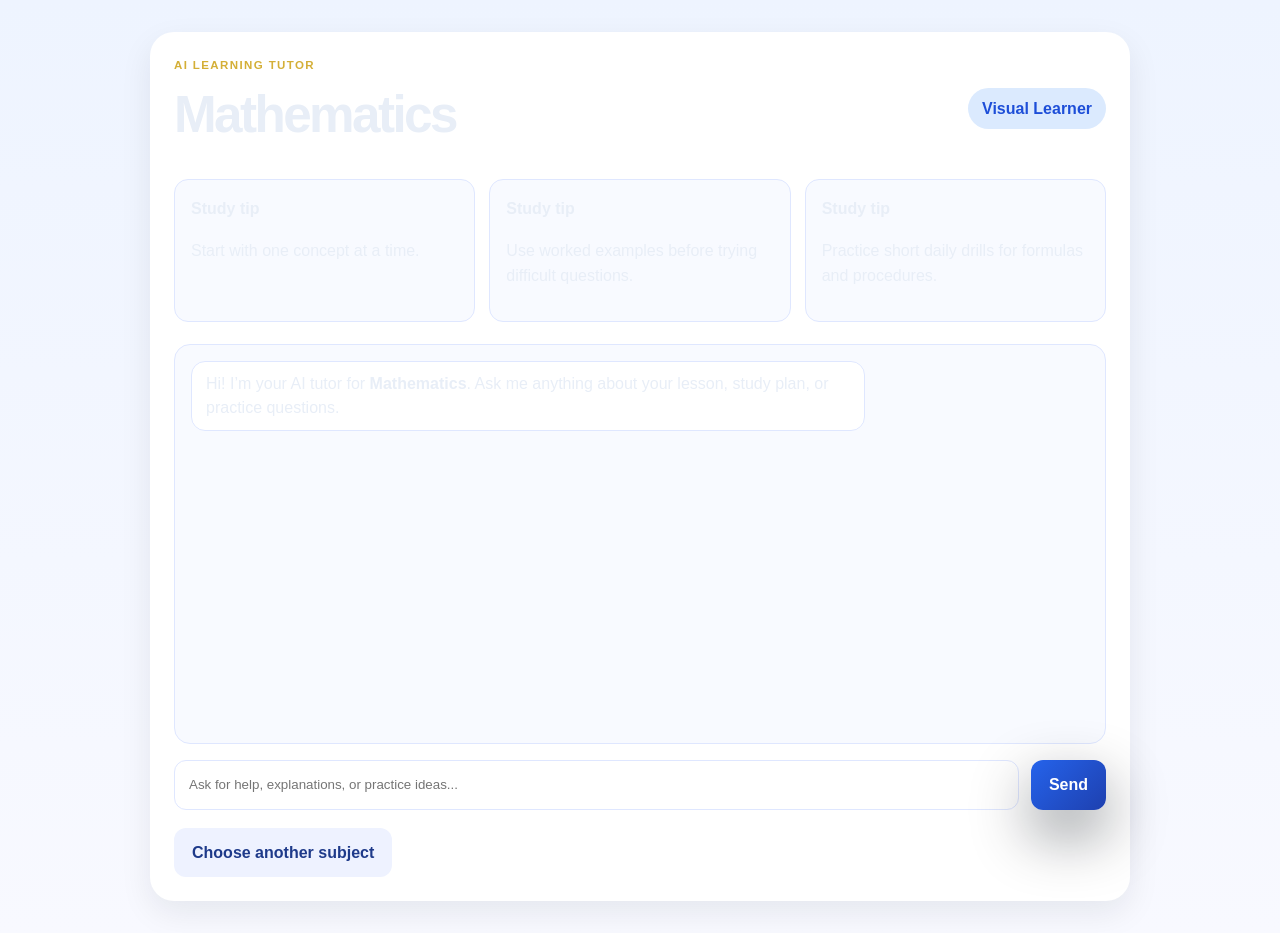
==== commit 0df3b102: "Update index.html" ====
--- a/index.html
+++ b/index.html
@@ -3,173 +3,235 @@
   <head>
     <meta charset="UTF-8" />
     <meta name="viewport" content="width=device-width, initial-scale=1.0" />
-    <meta
-      name="description"
-      content="LearnigGuide: Discover your learning style and master Mathematics, Physical Sciences, and English with personalized study strategies."
-    />
-    <title>LearnigGuide - Your Personalized Learning Journey</title>
-    <link rel="preconnect" href="https://fonts.googleapis.com" />
-    <link rel="preconnect" href="https://fonts.gstatic.com" crossorigin />
-    <link
-      href="https://fonts.googleapis.com/css2?family=Inter:wght@400;500;600;700;800&display=swap"
-      rel="stylesheet"
-    />
+    <title>AI Tutor | LearnigGuide</title>
     <link rel="stylesheet" href="styles.css" />
-
     <style>
-      .home-cta {
+      body {
+        background: linear-gradient(180deg, #eef4ff, #f8f9ff);
+        font-family: 'Inter', sans-serif;
+        margin: 0;
+      }
+      .tutor-shell {
+        max-width: 980px;
+        margin: 32px auto;
+        background: white;
+        border-radius: 24px;
+        box-shadow: 0 12px 32px rgba(15, 23, 42, 0.08);
+        padding: 24px;
+      }
+      .tutor-top {
         display: flex;
-        justify-content: center;
-        gap: 1rem;
-        margin-top: 2rem;
-      }
-
-      .home-cta a {
-        text-decoration: none;
+        justify-content: space-between;
+        align-items: center;
+        gap: 20px;
+        flex-wrap: wrap;
+        margin-bottom: 18px;
+      }
+      .pill {
+        display: inline-block;
+        background: #dbeafe;
+        color: #1d4ed8;
+        padding: 8px 14px;
+        border-radius: 999px;
+        font-weight: 700;
+        text-transform: capitalize;
+      }
+      .tip-grid {
+        display: grid;
+        grid-template-columns: repeat(auto-fit, minmax(220px, 1fr));
+        gap: 14px;
+        margin-bottom: 22px;
+      }
+      .tip-box {
+        background: #f8faff;
+        border: 1px solid #dfe7ff;
+        border-radius: 14px;
+        padding: 16px;
+      }
+      .chat-box {
+        background: #f8faff;
+        border: 1px solid #dfe7ff;
+        border-radius: 16px;
+        min-height: 260px;
+        padding: 16px;
+        display: flex;
+        flex-direction: column;
+        gap: 12px;
+        margin-bottom: 16px;
+        max-height: 420px;
+        overflow-y: auto;
+      }
+      .msg {
+        max-width: 75%;
+        padding: 10px 14px;
+        border-radius: 14px;
+        line-height: 1.5;
+      }
+      .msg.user {
+        background: #2563eb;
+        color: white;
+        align-self: flex-end;
+      }
+      .msg.ai {
+        background: white;
+        border: 1px solid #dfe7ff;
+        align-self: flex-start;
+      }
+      .chat-controls {
+        display: flex;
+        gap: 12px;
+      }
+      .chat-controls input {
+        flex: 1;
+        border: 1px solid #dfe7ff;
+        border-radius: 12px;
+        padding: 12px 14px;
+      }
+      .button {
+        border: none;
+        border-radius: 12px;
+        padding: 12px 18px;
+        font-weight: 700;
+        cursor: pointer;
+      }
+      .button.primary {
+        background: linear-gradient(135deg, #2563eb, #1e40af);
+        color: white;
+      }
+      .button.secondary {
+        background: #eef2ff;
+        color: #1e3a8a;
       }
     </style>
   </head>
   <body>
-    <header class="site-header">
-      <div class="container nav">
-        <a href="#top" class="brand" aria-label="LearnigGuide Home">
-          <span class="brand-mark">LG</span>
-          <span>LearnigGuide</span>
-        </a>
-
-        <nav class="nav-links" aria-label="Main navigation">
-          <a href="#about">About</a>
-          <a href="#quiz">Assessment</a>
-          <a href="#subjects">Subjects</a>
-          <a href="#cta">Get Started</a>
-        </nav>
-
-        <button class="menu-toggle" aria-label="Toggle menu">☰</button>
-      </div>
-    </header>
-
-    <main id="top">
-      <section class="hero">
-        <div class="container hero-grid">
-          <div class="hero-copy">
-            <p class="eyebrow">Master Your Learning Style</p>
-            <h1>Let's get to know your strengths.</h1>
-            <p class="lead">
-              LearnigGuide helps you understand your unique learning style, then provides personalized study strategies for Mathematics, Physical Sciences, and English.
-            </p>
-
-            <div class="home-cta">
-              <a class="button primary" href="assessment.html">Take Assessment</a>
-              <a class="button secondary" href="#about">Learn More</a>
-            </div>
-
-            <ul class="trust-list" aria-label="Key benefits">
-              <li>Personalized learning paths</li>
-              <li>Expert guidance</li>
-              <li>Practice and confidence building</li>
-            </ul>
-          </div>
-
-          <div class="hero-card">
-            <div class="learning-visual">
-              <div class="learning-circle visual-1">Visual</div>
-              <div class="learning-circle visual-2">Auditory</div>
-              <div class="learning-circle visual-3">Kinesthetic</div>
-            </div>
-          </div>
+    <div class="tutor-shell">
+      <div class="tutor-top">
+        <div>
+          <p class="eyebrow">AI Learning Tutor</p>
+          <h1 id="subjectTitle">Subject</h1>
         </div>
-      </section>
-
-      <section id="about" class="section">
-        <div class="container">
-          <div class="section-heading">
-            <p class="eyebrow">Why LearnigGuide</p>
-            <h2>Everyone learns differently. We help you find your way.</h2>
-          </div>
-
-          <div class="feature-grid">
-            <article class="feature-card">
-              <div class="icon">🎯</div>
-              <h3>Personalized Assessment</h3>
-              <p>Take a short quiz to identify your learning style: Visual, Auditory, or Kinesthetic.</p>
-            </article>
-
-            <article class="feature-card">
-              <div class="icon">📘</div>
-              <h3>Tailored Guidance</h3>
-              <p>Get recommendations for subjects and study methods that match how you learn best.</p>
-            </article>
-
-            <article class="feature-card">
-              <div class="icon">🤖</div>
-              <h3>AI Tutor Support</h3>
-              <p>Continue your learning journey with an assistant that adapts to your chosen subject.</p>
-            </article>
-          </div>
-        </div>
-      </section>
-
-      <section id="subjects" class="section">
-        <div class="container">
-          <div class="section-heading">
-            <p class="eyebrow">Core Subjects</p>
-            <h2>Choose a subject path</h2>
-          </div>
-
-          <div class="subjects-grid">
-            <article class="subject-card">
-              <div class="subject-icon">🔢</div>
-              <h3>Mathematics</h3>
-              <p>Build confident understanding from simple concepts to complex problems.</p>
-              <button class="button secondary small" onclick="window.location.href='subjects.html'">Learn More</button>
-            </article>
-
-            <article class="subject-card">
-              <div class="subject-icon">⚗️</div>
-              <h3>Physical Sciences</h3>
-              <p>Explore forces, energy, matter, and real-world scientific thinking.</p>
-              <button class="button secondary small" onclick="window.location.href='subjects.html'">Learn More</button>
-            </article>
-
-            <article class="subject-card">
-              <div class="subject-icon">📚</div>
-              <h3>English</h3>
-              <p>Improve writing, reading comprehension, and communication skills.</p>
-              <button class="button secondary small" onclick="window.location.href='subjects.html'">Learn More</button>
-            </article>
-          </div>
-        </div>
-      </section>
-
-      <section id="cta" class="section cta-section">
-        <div class="container cta-box">
-          <div>
-            <p class="eyebrow">Ready to start?</p>
-            <h2>Find your learning style and begin your journey today.</h2>
-          </div>
-          <a href="assessment.html" class="button primary">Take Assessment Now</a>
-        </div>
-      </section>
-    </main>
-
-    <footer class="site-footer">
-      <div class="container footer-row">
-        <p>© <span id="year"></span> LearnigGuide</p>
-        <p>Personalized learning for every student.</p>
-      </div>
-    </footer>
+        <div class="pill" id="learningStylePill">Learning style</div>
+      </div>
+
+      <div class="tip-grid" id="tipGrid"></div>
+
+      <div class="chat-box" id="chatBox">
+        <div class="msg ai">Hi! I’m your AI tutor for <strong id="subjectName">this subject</strong>. Ask me anything about your lesson, study plan, or practice questions.</div>
+      </div>
+
+      <div class="chat-controls">
+        <input id="chatInput" type="text" placeholder="Ask for help, explanations, or practice ideas..." />
+        <button class="button primary" id="sendBtn">Send</button>
+      </div>
+
+      <div style="margin-top: 18px;">
+        <a href="subjects.html" class="button secondary">Choose another subject</a>
+      </div>
+    </div>
 
     <script>
-      document.getElementById('year').textContent = new Date().getFullYear();
-      const toggleButton = document.querySelector('.menu-toggle');
-      const navLinks = document.querySelector('.nav-links');
-
-      if (toggleButton && navLinks) {
-        toggleButton.addEventListener('click', () => navLinks.classList.toggle('is-open'));
-        navLinks.querySelectorAll('a').forEach(link => {
-          link.addEventListener('click', () => navLinks.classList.remove('is-open'));
-        });
-      }
+      const subject = localStorage.getItem('selectedSubject') || 'Mathematics';
+      const style = localStorage.getItem('learningStyle') || 'visual';
+
+      const subjectTitle = document.getElementById('subjectTitle');
+      const learningStylePill = document.getElementById('learningStylePill');
+      const subjectName = document.getElementById('subjectName');
+      const chatBox = document.getElementById('chatBox');
+      const chatInput = document.getElementById('chatInput');
+      const sendBtn = document.getElementById('sendBtn');
+
+      subjectTitle.textContent = subject;
+      learningStylePill.textContent = style + ' learner';
+      subjectName.textContent = subject;
+
+      const tipsBySubject = {
+        Mathematics: [
+          'Start with one concept at a time.',
+          'Use worked examples before trying difficult questions.',
+          'Practice short daily drills for formulas and procedures.'
+        ],
+        'Physical Sciences': [
+          'Focus on the idea behind the formula.',
+          'Connect theory to real-life examples and experiments.',
+          'Revise definitions and diagrams often.'
+        ],
+        English: [
+          'Break long passages into smaller ideas.',
+          'Practice grammar rules in short daily revision blocks.',
+          'Write and rewrite your own sentences to improve confidence.'
+        ]
+      };
+
+      const tipGrid = document.getElementById('tipGrid');
+      tipsBySubject[subject].forEach((tip) => {
+        const box = document.createElement('div');
+        box.className = 'tip-box';
+        box.innerHTML = `<strong>Study tip</strong><p>${tip}</p>`;
+        tipGrid.appendChild(box);
+      });
+
+      const responseLibrary = {
+        Mathematics: {
+          visual: 'Try drawing the problem, labeling each step, and using a colour-coded method to stay organised.',
+          auditory: 'Explain the steps out loud and listen to your own reasoning before solving the next question.',
+          kinesthetic: 'Use physical objects, counters, or real-life examples to model the problem before doing it on paper.'
+        },
+        'Physical Sciences': {
+          visual: 'Use diagrams and labelled visuals to connect theory, formulas, and experiments.',
+          auditory: 'Read the concept out loud and explain the relationship between variables in simple words.',
+          kinesthetic: 'Try mini experiments or practical examples to connect the concept to everyday life.'
+        },
+        English: {
+          visual: 'Use highlight colours for grammar patterns, key ideas, and structure in texts.',
+          auditory: 'Read sentences aloud and listen for tone, rhythm, and clarity in your writing.',
+          kinesthetic: 'Write short responses, revise them, and physically rewrite sentences to improve structure.'
+        }
+      };
+
+      function buildReply(input) {
+        const lower = input.toLowerCase();
+        const baseText = responseLibrary[subject]?.[style] || responseLibrary.Mathematics.visual;
+
+        if (lower.includes('practice') || lower.includes('question') || lower.includes('exercise')) {
+          return `A good practice step for ${subject} is to try 3 short questions, then review mistakes and repeat the method. ${baseText}`;
+        }
+
+        if (lower.includes('explain') || lower.includes('help')) {
+          return `Here is a simple way to approach ${subject}: first identify the key idea, then apply the method step by step, and finally check your answer. ${baseText}`;
+        }
+
+        if (lower.includes('study') || lower.includes('plan')) {
+          return `For a ${style} learner in ${subject}, try a 20-minute focused session: warm up with a concept, solve 2 examples, then review mistakes. ${baseText}`;
+        }
+
+        return `That's a good question. For a ${style} learner in ${subject}, the best method is to focus on clear examples and repeated practice. ${baseText}`;
+      }
+
+      function addMessage(text, sender) {
+        const msg = document.createElement('div');
+        msg.className = `msg ${sender}`;
+        msg.innerHTML = text;
+        chatBox.appendChild(msg);
+        chatBox.scrollTop = chatBox.scrollHeight;
+      }
+
+      function sendMessage() {
+        const value = chatInput.value.trim();
+        if (!value) return;
+
+        addMessage(value, 'user');
+        chatInput.value = '';
+
+        setTimeout(() => {
+          addMessage(buildReply(value), 'ai');
+        }, 500);
+      }
+
+      sendBtn.addEventListener('click', sendMessage);
+      chatInput.addEventListener('keydown', (event) => {
+        if (event.key === 'Enter') sendMessage();
+      });
     </script>
   </body>
 </html>
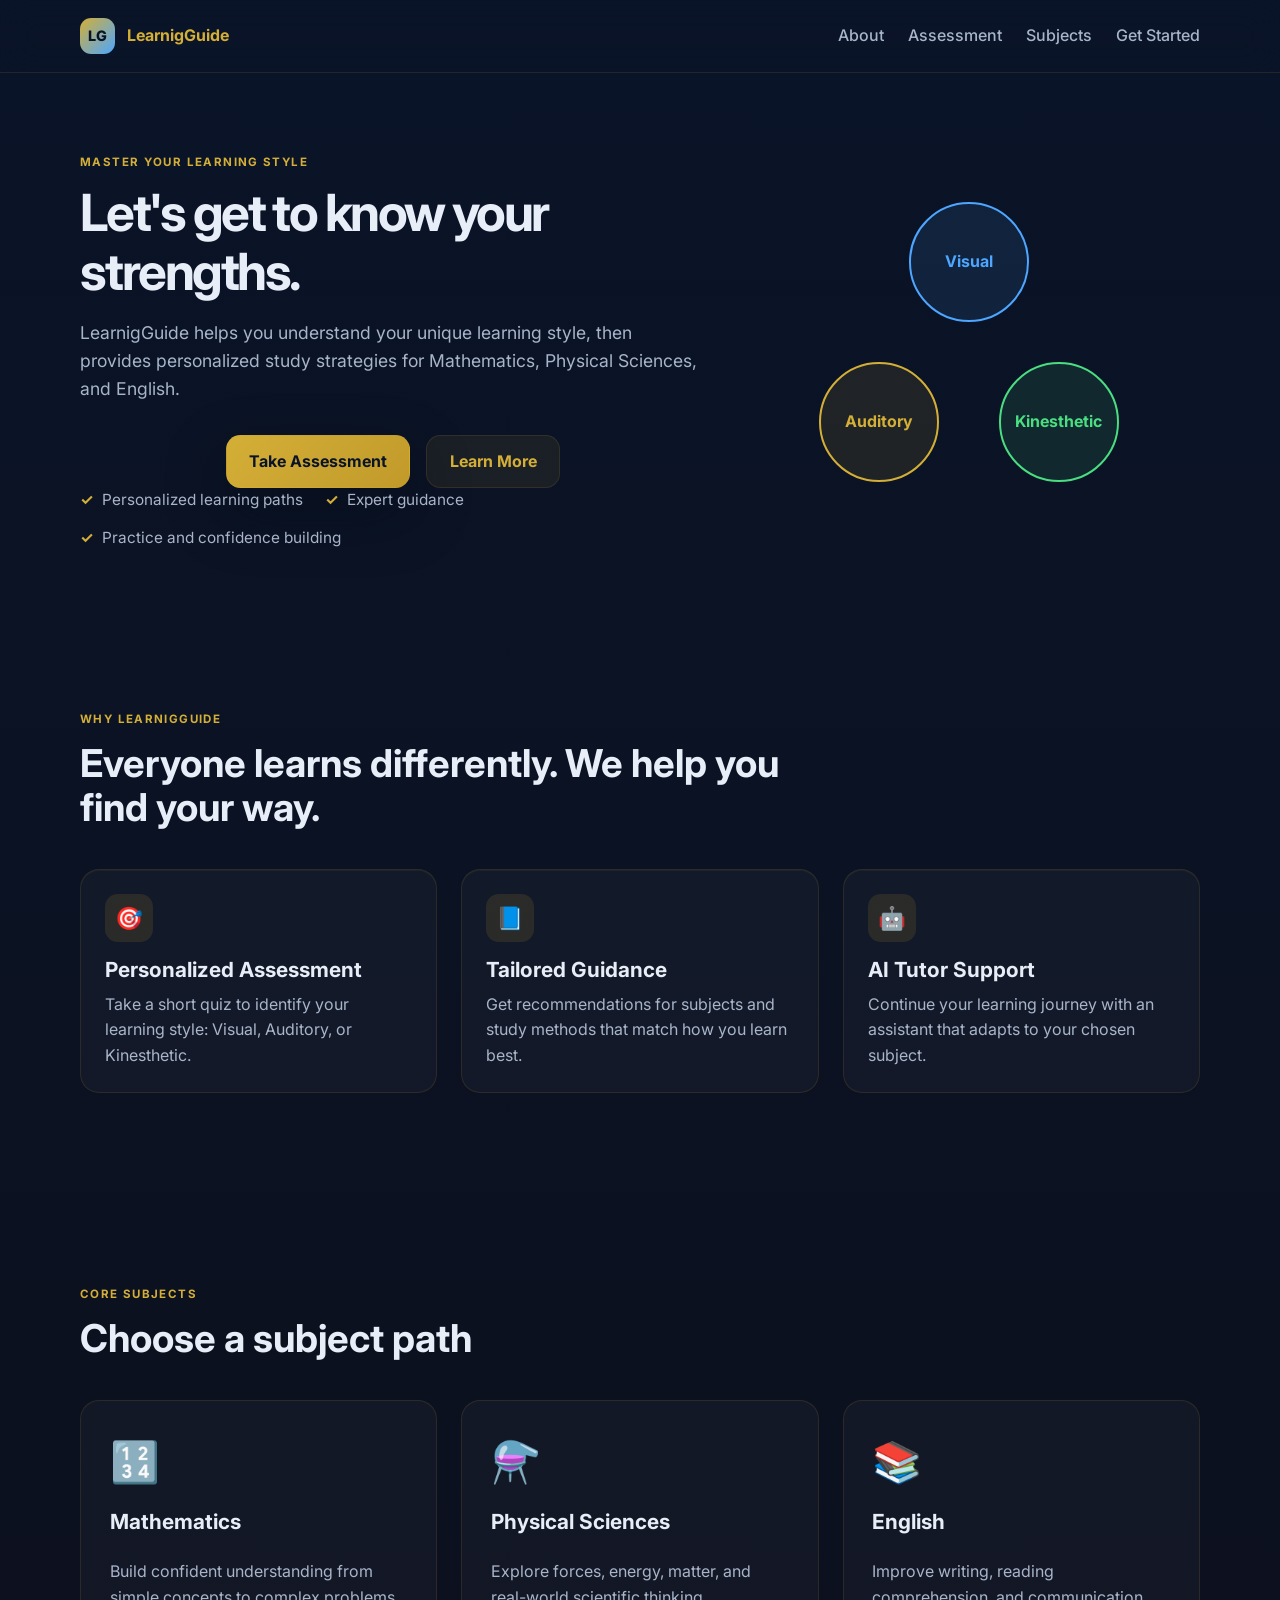
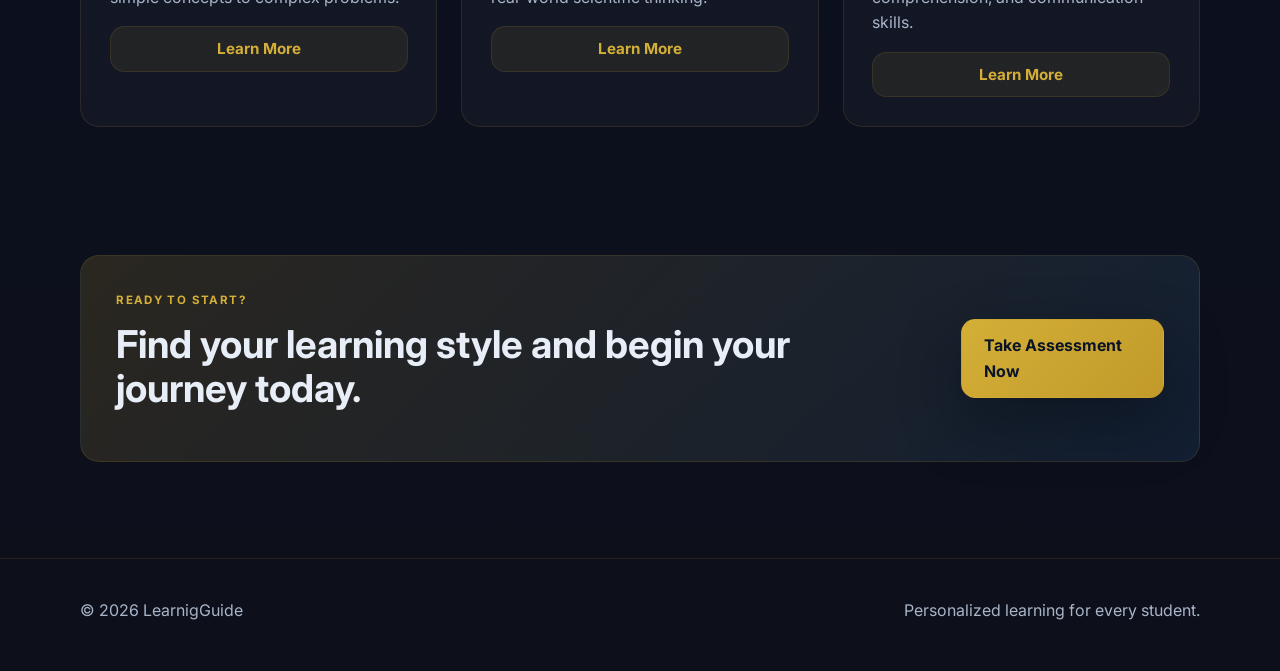
==== commit fb5f13f7: "Update index.html" ====
--- a/index.html
+++ b/index.html
@@ -3,235 +3,173 @@
   <head>
     <meta charset="UTF-8" />
     <meta name="viewport" content="width=device-width, initial-scale=1.0" />
-    <title>AI Tutor | LearnigGuide</title>
+    <meta
+      name="description"
+      content="LearnigGuide: Discover your learning style and master Mathematics, Physical Sciences, and English with personalized study strategies."
+    />
+    <title>LearnigGuide - Your Personalized Learning Journey</title>
+    <link rel="preconnect" href="https://fonts.googleapis.com" />
+    <link rel="preconnect" href="https://fonts.gstatic.com" crossorigin />
+    <link
+      href="https://fonts.googleapis.com/css2?family=Inter:wght@400;500;600;700;800&display=swap"
+      rel="stylesheet"
+    />
     <link rel="stylesheet" href="styles.css" />
+
     <style>
-      body {
-        background: linear-gradient(180deg, #eef4ff, #f8f9ff);
-        font-family: 'Inter', sans-serif;
-        margin: 0;
+      .home-cta {
+        display: flex;
+        justify-content: center;
+        gap: 1rem;
+        margin-top: 2rem;
       }
-      .tutor-shell {
-        max-width: 980px;
-        margin: 32px auto;
-        background: white;
-        border-radius: 24px;
-        box-shadow: 0 12px 32px rgba(15, 23, 42, 0.08);
-        padding: 24px;
-      }
-      .tutor-top {
-        display: flex;
-        justify-content: space-between;
-        align-items: center;
-        gap: 20px;
-        flex-wrap: wrap;
-        margin-bottom: 18px;
-      }
-      .pill {
-        display: inline-block;
-        background: #dbeafe;
-        color: #1d4ed8;
-        padding: 8px 14px;
-        border-radius: 999px;
-        font-weight: 700;
-        text-transform: capitalize;
-      }
-      .tip-grid {
-        display: grid;
-        grid-template-columns: repeat(auto-fit, minmax(220px, 1fr));
-        gap: 14px;
-        margin-bottom: 22px;
-      }
-      .tip-box {
-        background: #f8faff;
-        border: 1px solid #dfe7ff;
-        border-radius: 14px;
-        padding: 16px;
-      }
-      .chat-box {
-        background: #f8faff;
-        border: 1px solid #dfe7ff;
-        border-radius: 16px;
-        min-height: 260px;
-        padding: 16px;
-        display: flex;
-        flex-direction: column;
-        gap: 12px;
-        margin-bottom: 16px;
-        max-height: 420px;
-        overflow-y: auto;
-      }
-      .msg {
-        max-width: 75%;
-        padding: 10px 14px;
-        border-radius: 14px;
-        line-height: 1.5;
-      }
-      .msg.user {
-        background: #2563eb;
-        color: white;
-        align-self: flex-end;
-      }
-      .msg.ai {
-        background: white;
-        border: 1px solid #dfe7ff;
-        align-self: flex-start;
-      }
-      .chat-controls {
-        display: flex;
-        gap: 12px;
-      }
-      .chat-controls input {
-        flex: 1;
-        border: 1px solid #dfe7ff;
-        border-radius: 12px;
-        padding: 12px 14px;
-      }
-      .button {
-        border: none;
-        border-radius: 12px;
-        padding: 12px 18px;
-        font-weight: 700;
-        cursor: pointer;
-      }
-      .button.primary {
-        background: linear-gradient(135deg, #2563eb, #1e40af);
-        color: white;
-      }
-      .button.secondary {
-        background: #eef2ff;
-        color: #1e3a8a;
+
+      .home-cta a {
+        text-decoration: none;
       }
     </style>
   </head>
   <body>
-    <div class="tutor-shell">
-      <div class="tutor-top">
-        <div>
-          <p class="eyebrow">AI Learning Tutor</p>
-          <h1 id="subjectTitle">Subject</h1>
+    <header class="site-header">
+      <div class="container nav">
+        <a href="#top" class="brand" aria-label="LearnigGuide Home">
+          <span class="brand-mark">LG</span>
+          <span>LearnigGuide</span>
+        </a>
+
+        <nav class="nav-links" aria-label="Main navigation">
+          <a href="#about">About</a>
+          <a href="#quiz">Assessment</a>
+          <a href="#subjects">Subjects</a>
+          <a href="#cta">Get Started</a>
+        </nav>
+
+        <button class="menu-toggle" aria-label="Toggle menu">☰</button>
+      </div>
+    </header>
+
+    <main id="top">
+      <section class="hero">
+        <div class="container hero-grid">
+          <div class="hero-copy">
+            <p class="eyebrow">Master Your Learning Style</p>
+            <h1>Let's get to know your strengths.</h1>
+            <p class="lead">
+              LearnigGuide helps you understand your unique learning style, then provides personalized study strategies for Mathematics, Physical Sciences, and English.
+            </p>
+
+            <div class="home-cta">
+              <a class="button primary" href="assessment.html">Take Assessment</a>
+              <a class="button secondary" href="#about">Learn More</a>
+            </div>
+
+            <ul class="trust-list" aria-label="Key benefits">
+              <li>Personalized learning paths</li>
+              <li>Expert guidance</li>
+              <li>Practice and confidence building</li>
+            </ul>
+          </div>
+
+          <div class="hero-card">
+            <div class="learning-visual">
+              <div class="learning-circle visual-1">Visual</div>
+              <div class="learning-circle visual-2">Auditory</div>
+              <div class="learning-circle visual-3">Kinesthetic</div>
+            </div>
+          </div>
         </div>
-        <div class="pill" id="learningStylePill">Learning style</div>
+      </section>
+
+      <section id="about" class="section">
+        <div class="container">
+          <div class="section-heading">
+            <p class="eyebrow">Why LearnigGuide</p>
+            <h2>Everyone learns differently. We help you find your way.</h2>
+          </div>
+
+          <div class="feature-grid">
+            <article class="feature-card">
+              <div class="icon">🎯</div>
+              <h3>Personalized Assessment</h3>
+              <p>Take a short quiz to identify your learning style: Visual, Auditory, or Kinesthetic.</p>
+            </article>
+
+            <article class="feature-card">
+              <div class="icon">📘</div>
+              <h3>Tailored Guidance</h3>
+              <p>Get recommendations for subjects and study methods that match how you learn best.</p>
+            </article>
+
+            <article class="feature-card">
+              <div class="icon">🤖</div>
+              <h3>AI Tutor Support</h3>
+              <p>Continue your learning journey with an assistant that adapts to your chosen subject.</p>
+            </article>
+          </div>
+        </div>
+      </section>
+
+      <section id="subjects" class="section">
+        <div class="container">
+          <div class="section-heading">
+            <p class="eyebrow">Core Subjects</p>
+            <h2>Choose a subject path</h2>
+          </div>
+
+          <div class="subjects-grid">
+            <article class="subject-card">
+              <div class="subject-icon">🔢</div>
+              <h3>Mathematics</h3>
+              <p>Build confident understanding from simple concepts to complex problems.</p>
+              <button class="button secondary small" onclick="window.location.href='subjects.html'">Learn More</button>
+            </article>
+
+            <article class="subject-card">
+              <div class="subject-icon">⚗️</div>
+              <h3>Physical Sciences</h3>
+              <p>Explore forces, energy, matter, and real-world scientific thinking.</p>
+              <button class="button secondary small" onclick="window.location.href='subjects.html'">Learn More</button>
+            </article>
+
+            <article class="subject-card">
+              <div class="subject-icon">📚</div>
+              <h3>English</h3>
+              <p>Improve writing, reading comprehension, and communication skills.</p>
+              <button class="button secondary small" onclick="window.location.href='subjects.html'">Learn More</button>
+            </article>
+          </div>
+        </div>
+      </section>
+
+      <section id="cta" class="section cta-section">
+        <div class="container cta-box">
+          <div>
+            <p class="eyebrow">Ready to start?</p>
+            <h2>Find your learning style and begin your journey today.</h2>
+          </div>
+          <a href="assessment.html" class="button primary">Take Assessment Now</a>
+        </div>
+      </section>
+    </main>
+
+    <footer class="site-footer">
+      <div class="container footer-row">
+        <p>© <span id="year"></span> LearnigGuide</p>
+        <p>Personalized learning for every student.</p>
       </div>
-
-      <div class="tip-grid" id="tipGrid"></div>
-
-      <div class="chat-box" id="chatBox">
-        <div class="msg ai">Hi! I’m your AI tutor for <strong id="subjectName">this subject</strong>. Ask me anything about your lesson, study plan, or practice questions.</div>
-      </div>
-
-      <div class="chat-controls">
-        <input id="chatInput" type="text" placeholder="Ask for help, explanations, or practice ideas..." />
-        <button class="button primary" id="sendBtn">Send</button>
-      </div>
-
-      <div style="margin-top: 18px;">
-        <a href="subjects.html" class="button secondary">Choose another subject</a>
-      </div>
-    </div>
+    </footer>
 
     <script>
-      const subject = localStorage.getItem('selectedSubject') || 'Mathematics';
-      const style = localStorage.getItem('learningStyle') || 'visual';
+      document.getElementById('year').textContent = new Date().getFullYear();
+      const toggleButton = document.querySelector('.menu-toggle');
+      const navLinks = document.querySelector('.nav-links');
 
-      const subjectTitle = document.getElementById('subjectTitle');
-      const learningStylePill = document.getElementById('learningStylePill');
-      const subjectName = document.getElementById('subjectName');
-      const chatBox = document.getElementById('chatBox');
-      const chatInput = document.getElementById('chatInput');
-      const sendBtn = document.getElementById('sendBtn');
-
-      subjectTitle.textContent = subject;
-      learningStylePill.textContent = style + ' learner';
-      subjectName.textContent = subject;
-
-      const tipsBySubject = {
-        Mathematics: [
-          'Start with one concept at a time.',
-          'Use worked examples before trying difficult questions.',
-          'Practice short daily drills for formulas and procedures.'
-        ],
-        'Physical Sciences': [
-          'Focus on the idea behind the formula.',
-          'Connect theory to real-life examples and experiments.',
-          'Revise definitions and diagrams often.'
-        ],
-        English: [
-          'Break long passages into smaller ideas.',
-          'Practice grammar rules in short daily revision blocks.',
-          'Write and rewrite your own sentences to improve confidence.'
-        ]
-      };
-
-      const tipGrid = document.getElementById('tipGrid');
-      tipsBySubject[subject].forEach((tip) => {
-        const box = document.createElement('div');
-        box.className = 'tip-box';
-        box.innerHTML = `<strong>Study tip</strong><p>${tip}</p>`;
-        tipGrid.appendChild(box);
-      });
-
-      const responseLibrary = {
-        Mathematics: {
-          visual: 'Try drawing the problem, labeling each step, and using a colour-coded method to stay organised.',
-          auditory: 'Explain the steps out loud and listen to your own reasoning before solving the next question.',
-          kinesthetic: 'Use physical objects, counters, or real-life examples to model the problem before doing it on paper.'
-        },
-        'Physical Sciences': {
-          visual: 'Use diagrams and labelled visuals to connect theory, formulas, and experiments.',
-          auditory: 'Read the concept out loud and explain the relationship between variables in simple words.',
-          kinesthetic: 'Try mini experiments or practical examples to connect the concept to everyday life.'
-        },
-        English: {
-          visual: 'Use highlight colours for grammar patterns, key ideas, and structure in texts.',
-          auditory: 'Read sentences aloud and listen for tone, rhythm, and clarity in your writing.',
-          kinesthetic: 'Write short responses, revise them, and physically rewrite sentences to improve structure.'
-        }
-      };
-
-      function buildReply(input) {
-        const lower = input.toLowerCase();
-        const baseText = responseLibrary[subject]?.[style] || responseLibrary.Mathematics.visual;
-
-        if (lower.includes('practice') || lower.includes('question') || lower.includes('exercise')) {
-          return `A good practice step for ${subject} is to try 3 short questions, then review mistakes and repeat the method. ${baseText}`;
-        }
-
-        if (lower.includes('explain') || lower.includes('help')) {
-          return `Here is a simple way to approach ${subject}: first identify the key idea, then apply the method step by step, and finally check your answer. ${baseText}`;
-        }
-
-        if (lower.includes('study') || lower.includes('plan')) {
-          return `For a ${style} learner in ${subject}, try a 20-minute focused session: warm up with a concept, solve 2 examples, then review mistakes. ${baseText}`;
-        }
-
-        return `That's a good question. For a ${style} learner in ${subject}, the best method is to focus on clear examples and repeated practice. ${baseText}`;
+      if (toggleButton && navLinks) {
+        toggleButton.addEventListener('click', () => navLinks.classList.toggle('is-open'));
+        navLinks.querySelectorAll('a').forEach(link => {
+          link.addEventListener('click', () => navLinks.classList.remove('is-open'));
+        });
       }
-
-      function addMessage(text, sender) {
-        const msg = document.createElement('div');
-        msg.className = `msg ${sender}`;
-        msg.innerHTML = text;
-        chatBox.appendChild(msg);
-        chatBox.scrollTop = chatBox.scrollHeight;
-      }
-
-      function sendMessage() {
-        const value = chatInput.value.trim();
-        if (!value) return;
-
-        addMessage(value, 'user');
-        chatInput.value = '';
-
-        setTimeout(() => {
-          addMessage(buildReply(value), 'ai');
-        }, 500);
-      }
-
-      sendBtn.addEventListener('click', sendMessage);
-      chatInput.addEventListener('keydown', (event) => {
-        if (event.key === 'Enter') sendMessage();
-      });
     </script>
   </body>
 </html>
